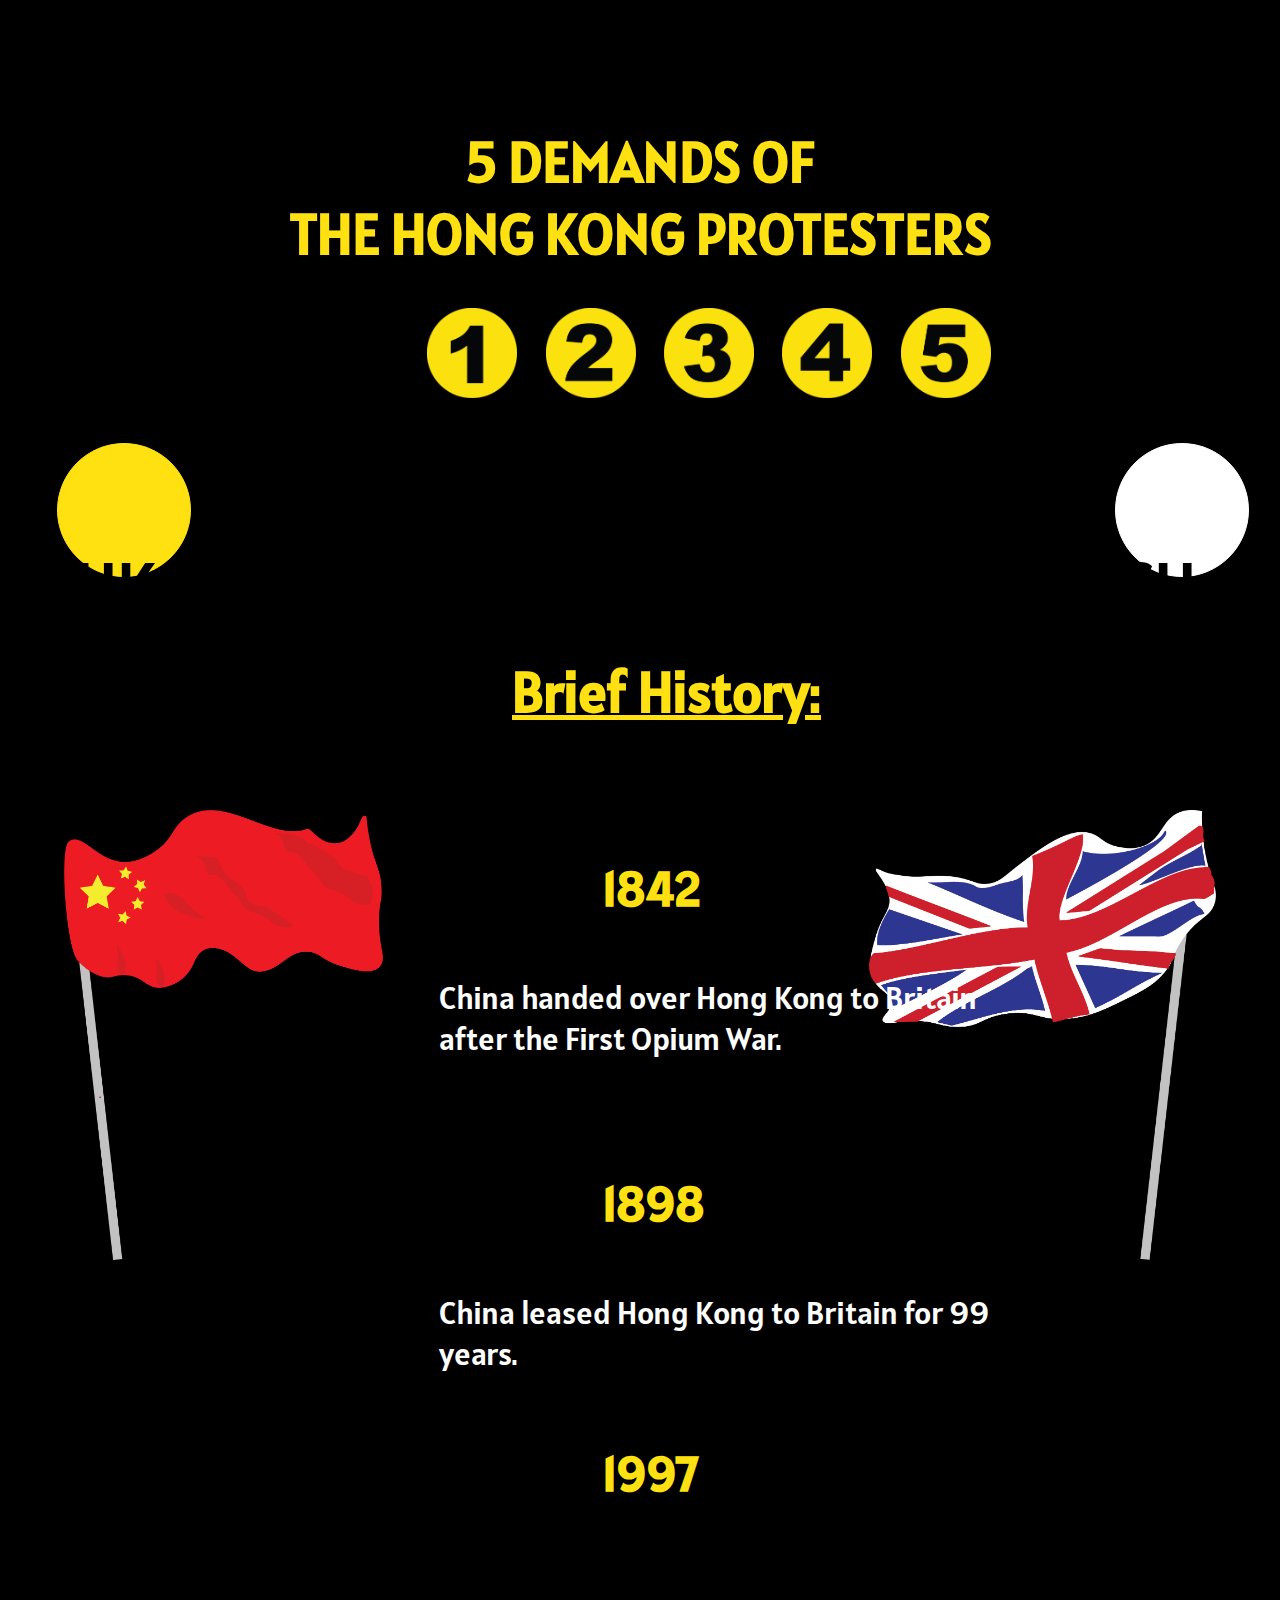
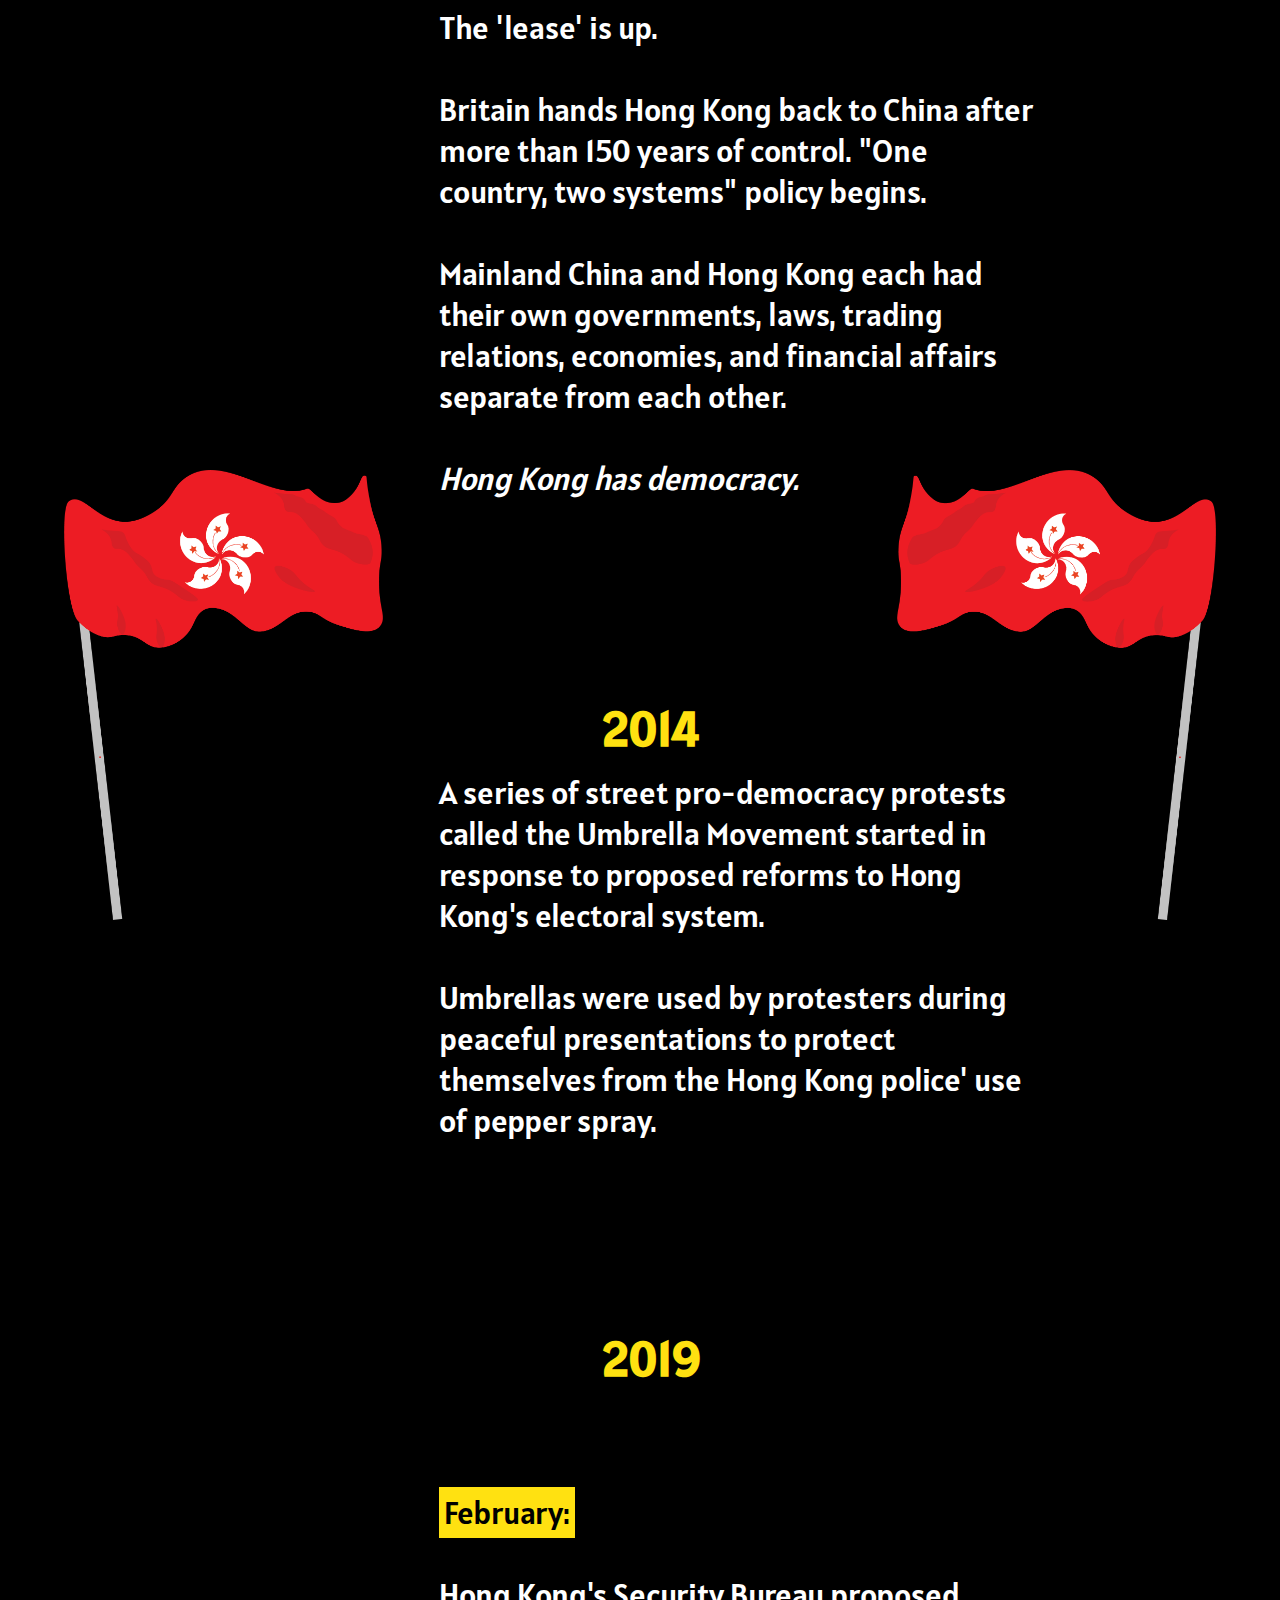
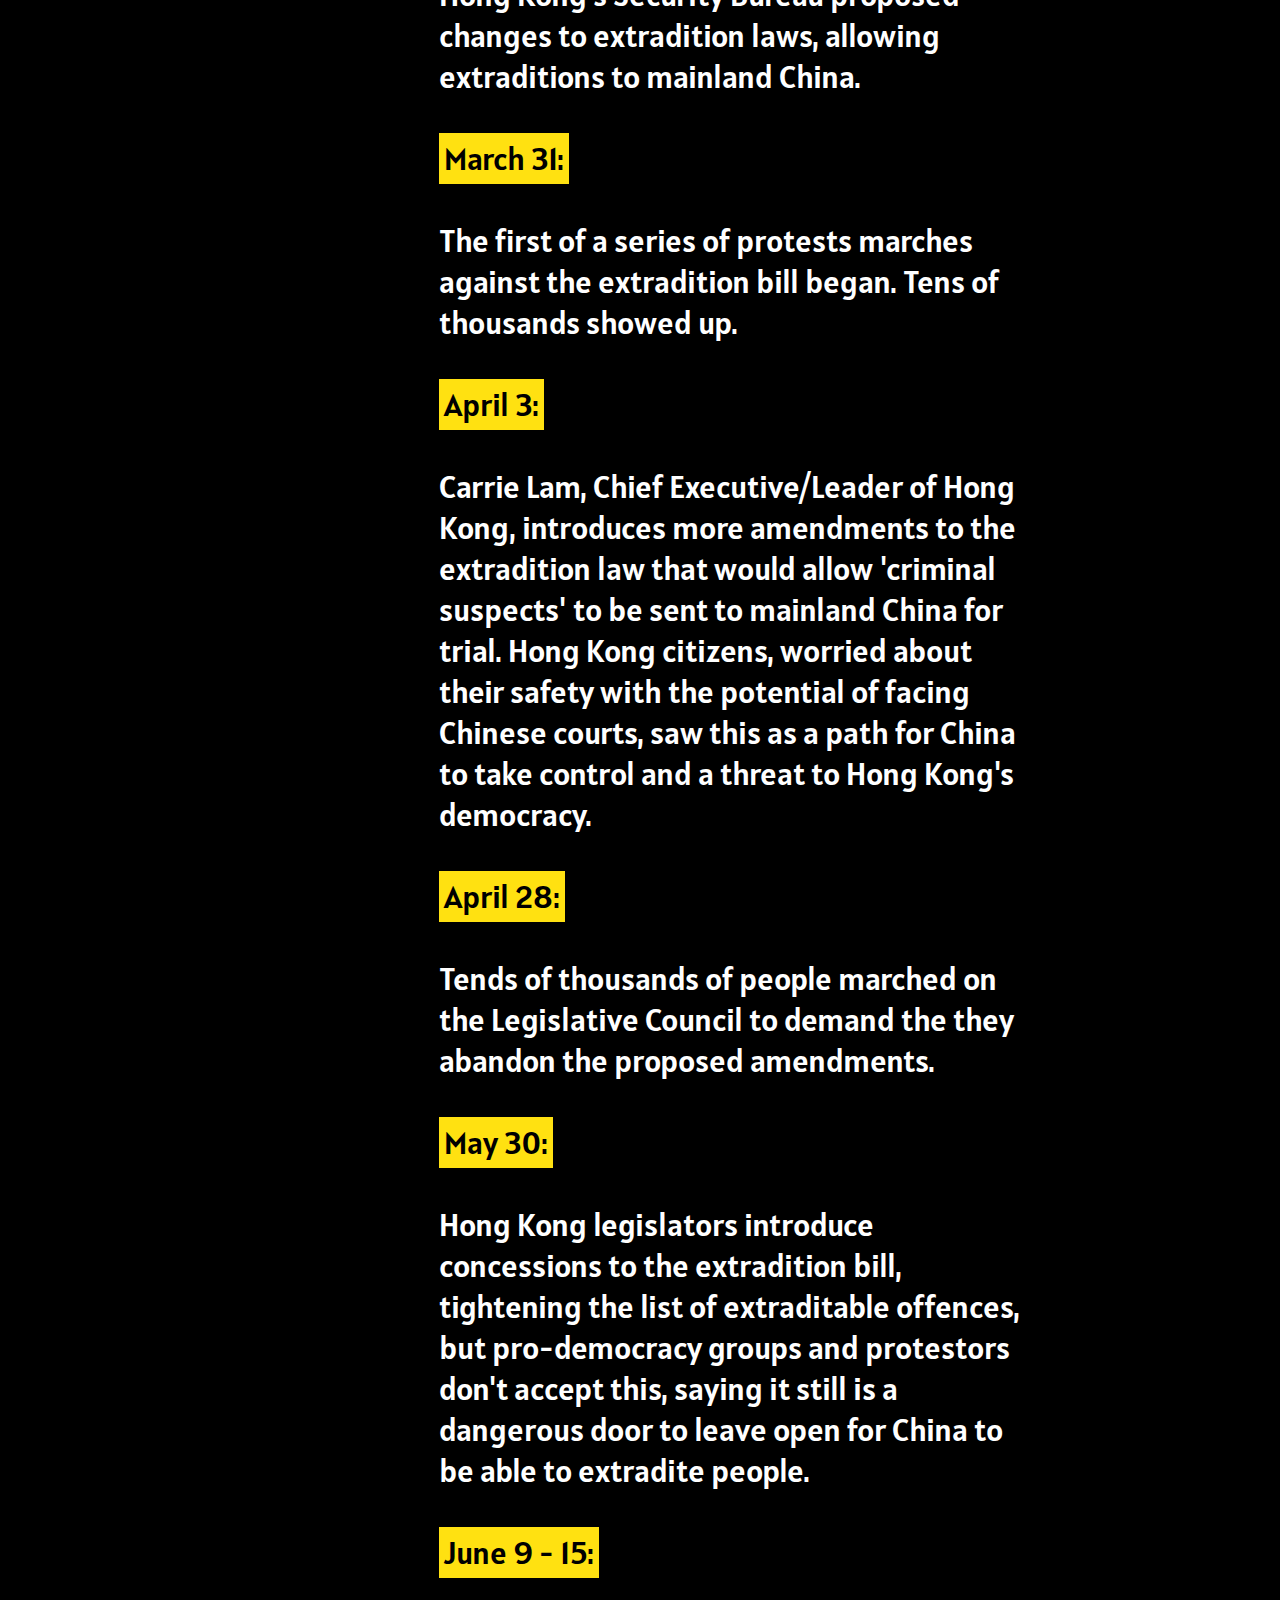
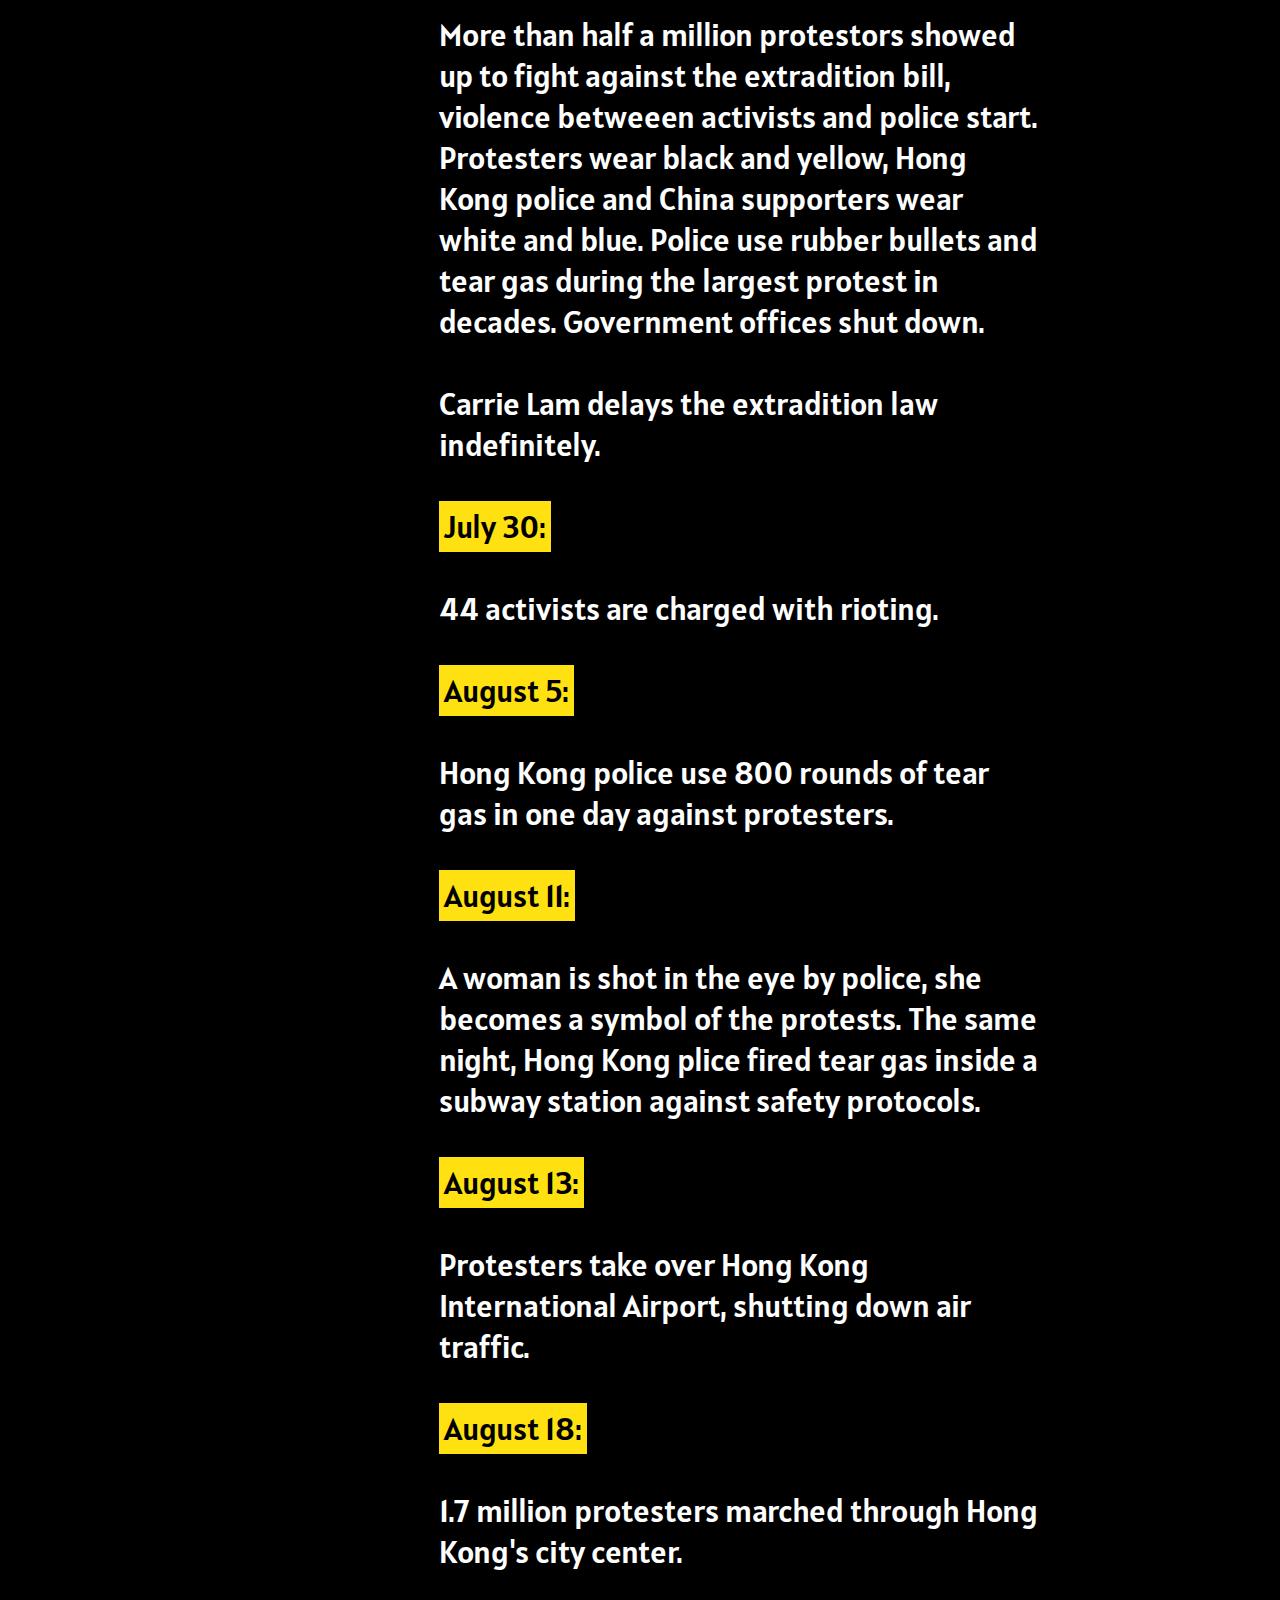
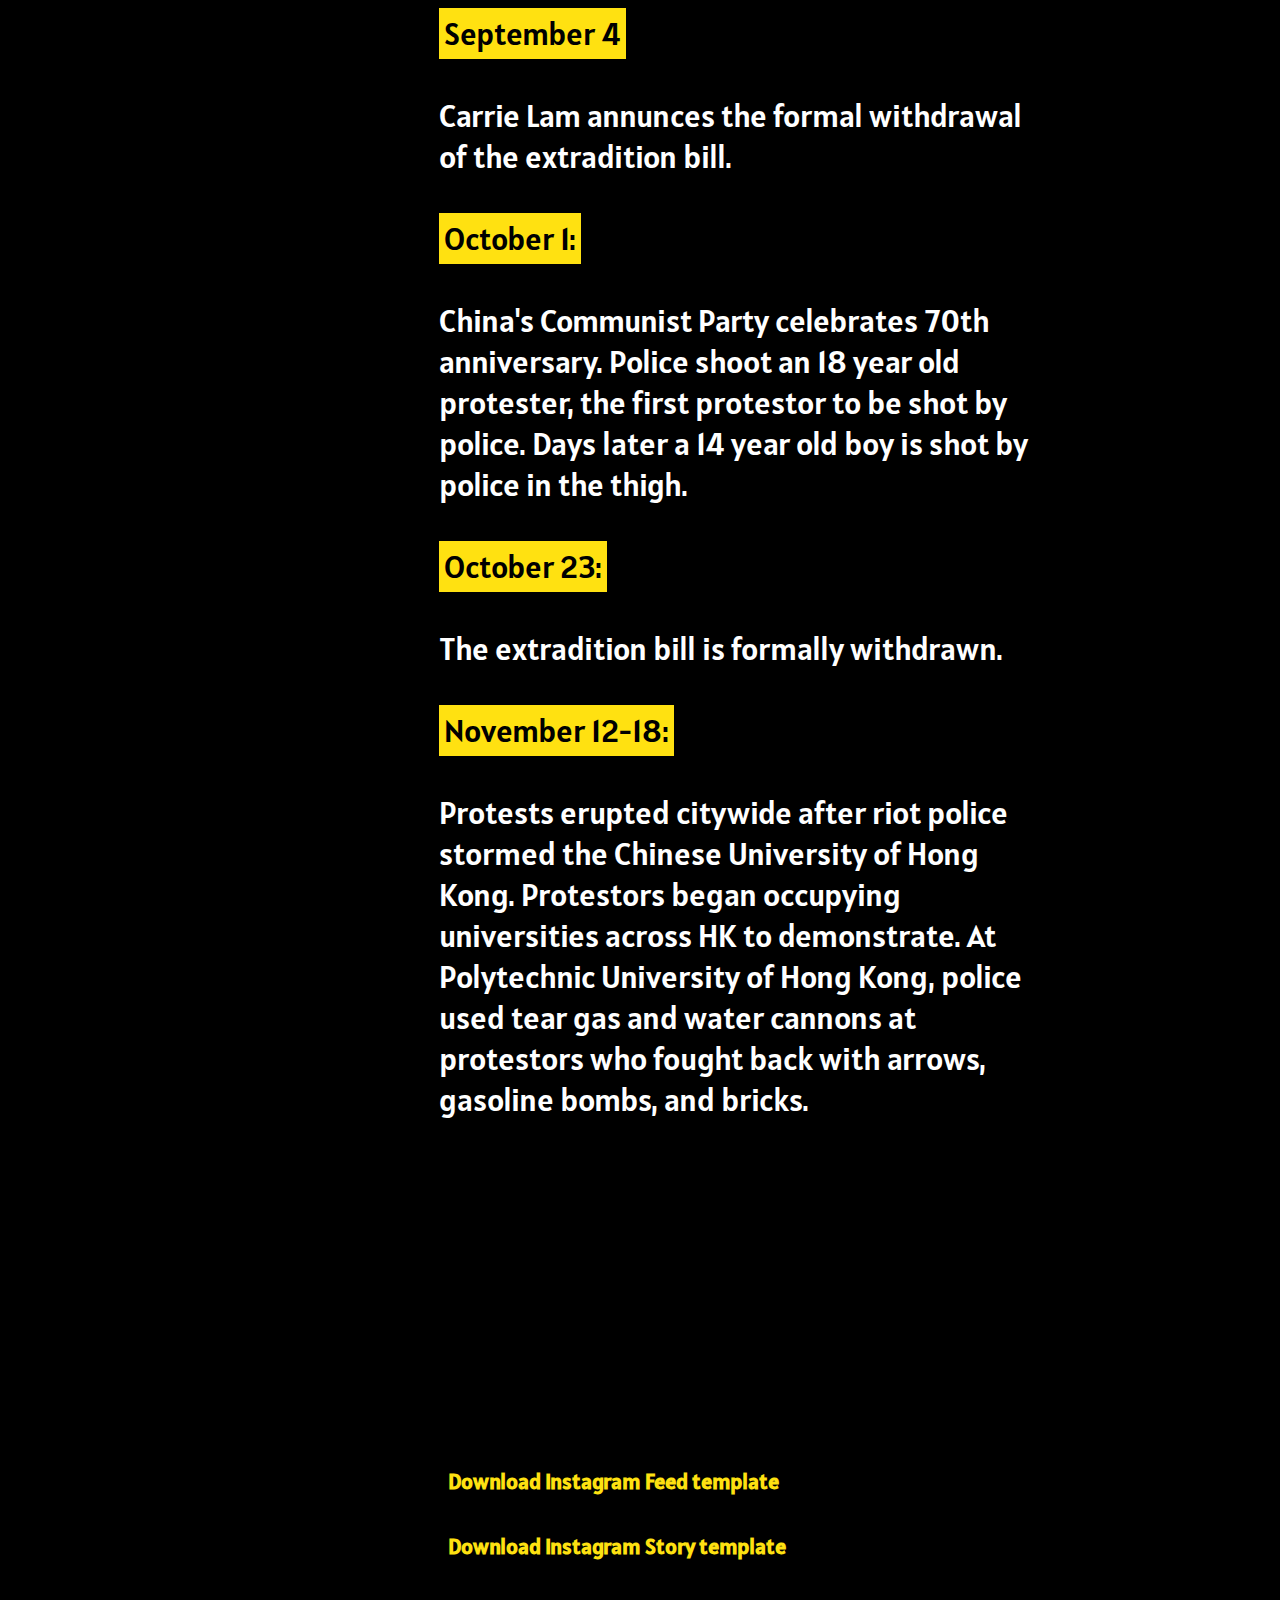
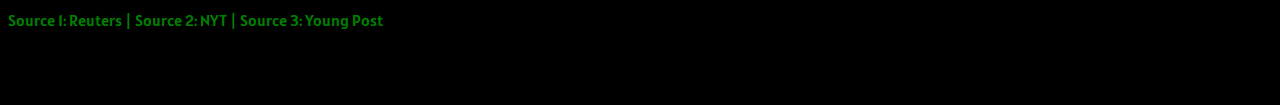
==== index.html @ 2dbf34f8 "Add files via upload" ====
<!DOCTYPE html>
<html>
   <head>
      <script src="https://code.jquery.com/jquery-3.4.1.min.js"></script>
      <script src="script.js"></script>
      <link rel="stylesheet" type="text/css" href="styles.css">
      <link href="https://fonts.googleapis.com/css?family=Alatsi&display=swap" rel="stylesheet">
      <title>Demands of the Hong Kong Protesters</title>
      <meta name="viewport" content="width=device-width, initial-scale=1" />
   </head>
   <body class="bd">
      <h1>5 DEMANDS OF<br> THE HONG KONG PROTESTERS</h1>
      <nav>
         <ul>
            <a href="demand_1.html">
               <li id="demand_1"></li>
            </a>
            <a href="demand_2.html">
               <li id="demand_2"></li>
            </a>
            <a href="demand_3.html">
               <li id="demand_3"></li>
            </a>
            <a href="demand_4.html">
               <li id="demand_4"></li>
            </a>
            <a href="demand_5.html">
               <li id="demand_5"></li>
            </a>
         </ul>
      </nav>
      <div id="hidden_desktop" class="hk">HK</div>
      <div id="hidden_desktop" class="ch">CH</div>
     
         <div class="column col_1">
            <div class="hk"><div class="hktext">HK</div></div>
         </div>
         <div class="column col_2">
            <img class="flag_1" src="img/flag_ch.png"><img>
            <img class="flag_2" src="img/flag_uk.png"><img>
         </div>
         <div class="column col_3">
         	<div class="ch"><div class="chtext">CH</div></div>
         	</div>
         <!-- <p>Lorem ipsum dolor sit amet, consectetur adipiscing elit, sed do eiusmod tempor incididunt ut labore et dolore magna aliqua. Ut enim ad minim veniam, quis nostrud exercitation ullamco laboris nisi ut aliquip ex ea commodo consequat. Duis aute irure dolor in reprehenderit in voluptate velit esse cillum dolore eu fugiat nulla pariatur. Excepteur sint occaecat cupidatat non proident, sunt in culpa qui officia deserunt mollit anim id est laborum.</p>
            <span class="ch">CHINA</span> -->
      <div class="column col_1"></div>
      <div class="column col_2">
      	<h2 class="title_h hidden_mobile">Brief History:</h2>
         <h3 class="date d_1">1842</h3>
         <p class="explanation e_1">China handed over Hong Kong to Britain after the First Opium War.</p>
         <h3 class="date d_2">1898</h3>
         <p class="explanation e_2">China leased Hong Kong to Britain for 99 years.</p>
         <h3 class="date d_3">1997</h3>
         <p class="explanation e_3">The 'lease' is up.<br><br> Britain hands Hong Kong back to China after more than 150 years of control. "One country, two systems" policy begins.<br><br> Mainland China and Hong Kong each had their own governments, laws, trading relations, economies, and financial affairs separate from each other.<br><br><i>Hong Kong has democracy.</i></p>
         <img class=flag_3 src="img/flag_hk.png">
         <img class="flag_4 hidden_mobile" src="img/flag_hk_2.png">
         <h3 class="date d_4">2014</h3>
         <p class="explanation e_4">A series of street pro-democracy protests called the Umbrella Movement started in response to proposed reforms to Hong Kong's electoral system.<br><br>Umbrellas were used by protesters during peaceful presentations to protect themselves from the Hong Kong police' use of pepper spray.</p>
         <h3 class="date d_5">2019</h3>
         <p class="explanation e_5">
         	<mark>February:</mark>
         	<br>
         	<br>
         	Hong Kong's Security Bureau proposed changes to extradition laws, allowing extraditions to mainland China.
         	<br>
         	<br>
         	<mark>March 31:</mark>
         	<br>
         	<br>
         	The first of a series of protests marches against the extradition bill began. Tens of thousands showed up.<br>
         	<br>
         	<mark>April 3:</mark>
         	<br>
         	<br>
         	Carrie Lam, Chief Executive/Leader of Hong Kong, introduces more amendments to the extradition law that would allow  'criminal suspects' to be sent to mainland China for trial. Hong Kong citizens, worried about their safety with the potential of facing Chinese courts, saw this as a path for China to take control and a threat to Hong Kong's democracy.
         	<br>
         	<br>
         	<mark>April 28:</mark>
         	<br>
         	<br>
         	Tends of thousands of people marched on the Legislative Council to demand the they abandon the proposed amendments.
         	<br>
         	<br>
         	<mark>May 30:</mark>
         	<br>
         	<br>
         	Hong Kong legislators introduce concessions to the extradition bill, tightening the list of extraditable offences, but pro-democracy groups and protestors don't accept this, saying it still is a dangerous door to leave open for China to be able to extradite people.
         	<br>
         	<br>
         	<mark>June 9 - 15:</mark>
         	<br>
         	<br>
         	More than half a million protestors showed up to fight against the extradition bill, violence betweeen activists and police start. Protesters wear black and yellow, Hong Kong police and China supporters wear white and blue. Police use rubber bullets and tear gas during the largest protest in decades. Government offices shut down.<br><br>Carrie Lam delays the extradition law indefinitely.
         	<br>
         	<br>
         	<mark>July 30:</mark>
         	<br>
         	<br>
         	44 activists are charged with rioting.
         	<br>
         	<br>
         	<mark>August 5:</mark>
         	<br>
         	<br>
         	Hong Kong police use 800 rounds of tear gas in one day against protesters.
         	<br>
         	<br>
         	<mark>August 11:</mark>
         	<br>
         	<br>
         	A woman is shot in the eye by police, she becomes a symbol of the protests. The same night, Hong Kong plice fired tear gas inside a subway station against safety protocols.
         	<br>
         	<br>
         	<mark>August 13:</mark>
         	<br>
         	<br>
         	Protesters take over Hong Kong International Airport, shutting down air traffic.
         	<br>
         	<br>
         	<mark>August 18:</mark>
         	<br>
         	<br>
         	1.7 million protesters marched through Hong Kong's city center.
         	<br>
         	<br>
         	<mark>September 4</mark>
         	<br>
         	<br>
         	Carrie Lam annunces the formal withdrawal of the extradition bill.
         	<br>
         	<br>
         	<mark>October 1:</mark>
         	<br>
         	<br>
         	China's Communist Party celebrates 70th anniversary. Police shoot an 18 year old protester, the first protestor to be shot by police. Days later a 14 year old boy is shot by police in the thigh.
         	<br>
         	<br>
         	<mark>October 23:</mark>
         	<br>
         	<br>
         	The extradition bill is formally withdrawn.
         	<br>
         	<br>
         	<mark>November 12-18:</mark>
         	<br>
         	<br>
         	Protests erupted citywide after riot police stormed the Chinese University of Hong Kong. Protestors began occupying universities across HK to demonstrate. At Polytechnic University of Hong Kong, police used tear gas and water cannons at protestors who fought back with arrows, gasoline bombs, and bricks.
         </p>
         <div class="social">
         <a href="img/HK_feed_post.png" target="_blank" download>
  			<h5>Download Instagram Feed template</h5>
		</a>
		<a href="img/hk_story_post.png" target="_blank" download>
  			<h5>Download Instagram Story template</h5>
		</a>
		</div>
      </div>
      <div class="column col_3"></div>
   </body>
   <footer>
   		<a class="footer_a" href="https://www.reuters.com/article/us-hongkong-protests-timeline/timeline-key-dates-in-hong-kongs-anti-government-protests-idUSKBN1XL0N3">Source 1: Reuters  | </a>
   		<a class="footer_a" href="https://www.nytimes.com/interactive/2019/world/asia/hong-kong-protests-arc.html">Source 2: NYT  |  </a>
   		<a class="footer_a" href="https://yp.scmp.com/hongkongprotests5demands?fbclid=IwAR1Y1sdF2xzznVqfr8UFmZkmOVZN24pVljctu0rfmLW2N5I8xaDDn4d_nv0">Source 3: Young Post</a>
   </footer>
</html>
---- styles.css ----
.bd {
	background-color: black;
	color:white;
	font-family: 'Alatsi', sans-serif;
}


p {
	font-family: 'Alatsi', sans-serif;
	margin-top: 2%;
	margin-bottom: 2%;
	font-size: 20pt;
	color: white;
	padding: 4%;
}

a:link {
  text-decoration: none;
}

h1 {
	font-family: 'Alatsi', sans-serif;
	text-align: center;
	margin-top: 10%;
	font-size: 42pt;
	color: #ffe111;
}

h2 {
	font-family: 'Alatsi', sans-serif;
	text-align: center;
	margin-top: 2%;
	margin-bottom: 2%;
	font-size: 30pt;
	color: white;
}

nav {
	margin-left: 30%;
}


nav ul li {
	display: inline-block;
	margin-right: 3%;
	width: 90px;
	height: 90px; 
	list-style:none;

}
.row {
	clear: both;
}
#hidden_desktop {
	display: none;
}


.return {
	max-height: 40px; 
	padding-left: 5%;
	padding-top:3%;
}

#demand_1 {
	background-image: url(img/1.png);
	background-size: 100%; 
}

#demand_2 {
	background-image: url(img/2.png);
	background-size: 100%; 
}

#demand_3 {
	background-image: url(img/3.png);
	background-size: 100%; 
}

#demand_4 {
	background-image: url(img/4.png);
	background-size: 100%; 
}

#demand_5 {
	background-image: url(img/5.png);
	background-size: 100%; 
}


.hk {
	background-color: #ffe111;
	color: black;
	border: 1px solid #ffe111;
	border-radius: 50%;
	width: 60px;
	height: 60px;
	padding: 15%;
	text-align: center;
	display: inline-flex;
	font-size: 50pt;
	margin-left: 10%;
}
.hktext {
		position: absolute;
		top: 65%;
		left: 9%;
		transform: translate(-50%, -50%);
	}


.ch {
	background-color: #ffffff;
	color: black;
	border: 1px solid #ffffff;
	border-radius: 50%;
	width: 60px;
	height: 60px;
	padding: 15%;
	text-align: center;
	display: inline-flex;
	font-size: 50pt;
	margin-left:45%;
}

.chtext {
		position: absolute;
		top: 65%;
		right: 3.5%;
		transform: translate(-50%, -50%);
	}

.column {
	float: left;
	padding: 2%;
}

.col_1 {
	width: 19%;
}

.col_2 {
	width: 50%;
}

.col_3 {
	width: 19%;
}

.flag_1 {
		max-height: 450px;
		position: absolute;
		top: 90%;
		left: 5%;
		margin-bottom: 5%;
	}

	.flag_2 {
		max-height: 450px;
		position: absolute;
		top: 90%;
		right: 5%;
		margin-bottom: 5%;
	}
.flag_3 {
		max-height: 450px;
		position: absolute;
		top: 230%;
		left: 5%;
	}

	.flag_4 {
		max-height: 450px;
		position: absolute;
		top: 230%;
		right: 5%;
		margin-bottom: 5%;
	}
.title_h {
		color: #ffe111;
		font-size: 42pt;
		position: absolute;
		top: 70%;
		left: 40%;
		text-decoration: underline;
}
.date {
		position: absolute;
		left: 47%;
		color: #ffe111;
		font-size: 36pt;
}

mark {
	background-color: #ffe111;
	padding: 5px;
}
	.d_1 {
		top: 90%;
	}

	.d_2 {
		top: 125%;
	}

	.d_3 {
		top: 155%;
	}

	.d_4 {

		top: 250%;
	}

	.d_5 {
		top: 320%;
	}

	.explanation {
		position: absolute;
		width: 600px;
		font-size: 24pt;
		margin-left: 5%;
	}

	.e_1 {
		top: 100%;
	}

	.e_2 {
		top: 135%;
	}

	.e_3 {
		top: 170%;
	}

	.e_4 {
		top: 255%;
	}

	.e_5 {
		top: 335%;
	}

	footer {
		position: absolute;
		top: 890%;
		color: green;
	}

	.footer_a {
		padding-bottom: 20%;
		color: green;
	}

	footer a:hover {
		color: lightgreen;
	}

.social {
	position: absolute;
	top: 870%;
	left: 35%;
	font-size: 20pt;
}

.social a {
	color: #fee111;
}

.social a:hover{
	color:#FEF4A9;
}



@media screen and (min-width: 320px) and (max-width: 600px) {
  .column {
    width: 100%;
  }
  	.hk {
		padding:10%;
		position:absolute;
		left: 40px;
		top: 48%;
		margin: auto;
		font-size: 25pt;
		width: 25px;
		height: 25px;
		text-align: center;
			

	}

	.hktext {
		position: absolute;
		top: 50%;
		left: 50%;
		transform: translate(-50%, -50%);
	}

	.ch {
		padding: 10%;
		position:absolute;
		right: 50px;
		top: 48%;
		margin:auto;
		font-size:25pt;
		margin-left:35%;
		width: 25px;
		height: 25px;
		text-align: center;
		

	}

	.chtext{
		position: absolute;
		top: 50%;
		left: 50%;
		transform: translate(-50%, -50%);
	}


	nav {
		margin: auto;
		padding-left: 10%;
	}
	
	nav ul li {
		width: 35px;
		height: 35px;
		list-style-type: none;
	}

	h1 {
		font-size:32pt;
	}

	h3 {
		font-size: 26pt;
	}

	

	.hidden_mobile {
		display: none;
	}


	.date {
		position: absolute;
		left: 38%;
		color: #ffe111;
	}
	.d_1 {
		top: 80%;
	}

	.d_2 {
		top: 120%;
	}

	.d_3 {
		top: 150%;
	}

	.d_4 {

		top: 260%;
	}

	.d_5 {
		top: 330%;
	}
	
	.explanation {
		margin-left: 10%;
		margin-right: 10%;
		font-size: 16pt;
		position: absolute;
		width: 280px;

	}
	.e_1 {
		top: 95%;
	}

	.e_2 {
		top: 135%;
	}

	.e_3 {
		top: 165%;
	}

	.e_4 {
		top: 275%;
	}

	.e_5 {
		top: 350%;
	}


	.flag_1 {
		max-width: 140px;
		position: absolute;
		top: 70%;
		margin-bottom: 5%;
	}

	.flag_2 {
		max-width: 140px;
		position: absolute;
		top: 70%;
		right: 2%;
		margin-bottom: 5%;
	}
	.flag_3 {
		max-width: 140px;
		position: absolute;
		top: 235%;
		left: 30%;
	}
	footer {
		position: absolute;
		top: 990%;
		padding-bottom: 5%;
		margin-bottom: 5%;
		margin-left: 2%;
	}

	.footer_a {

		color: green;
	}

	footer a:hover {
		color: lightgreen;
	}
	.social {
	position: absolute;
	top: 955%;
	left: 6%;
	font-size: 20pt;
}

.social a {
	color: #fee111;
}

.social a:hover{
	color:#FEF4A9;
}

}
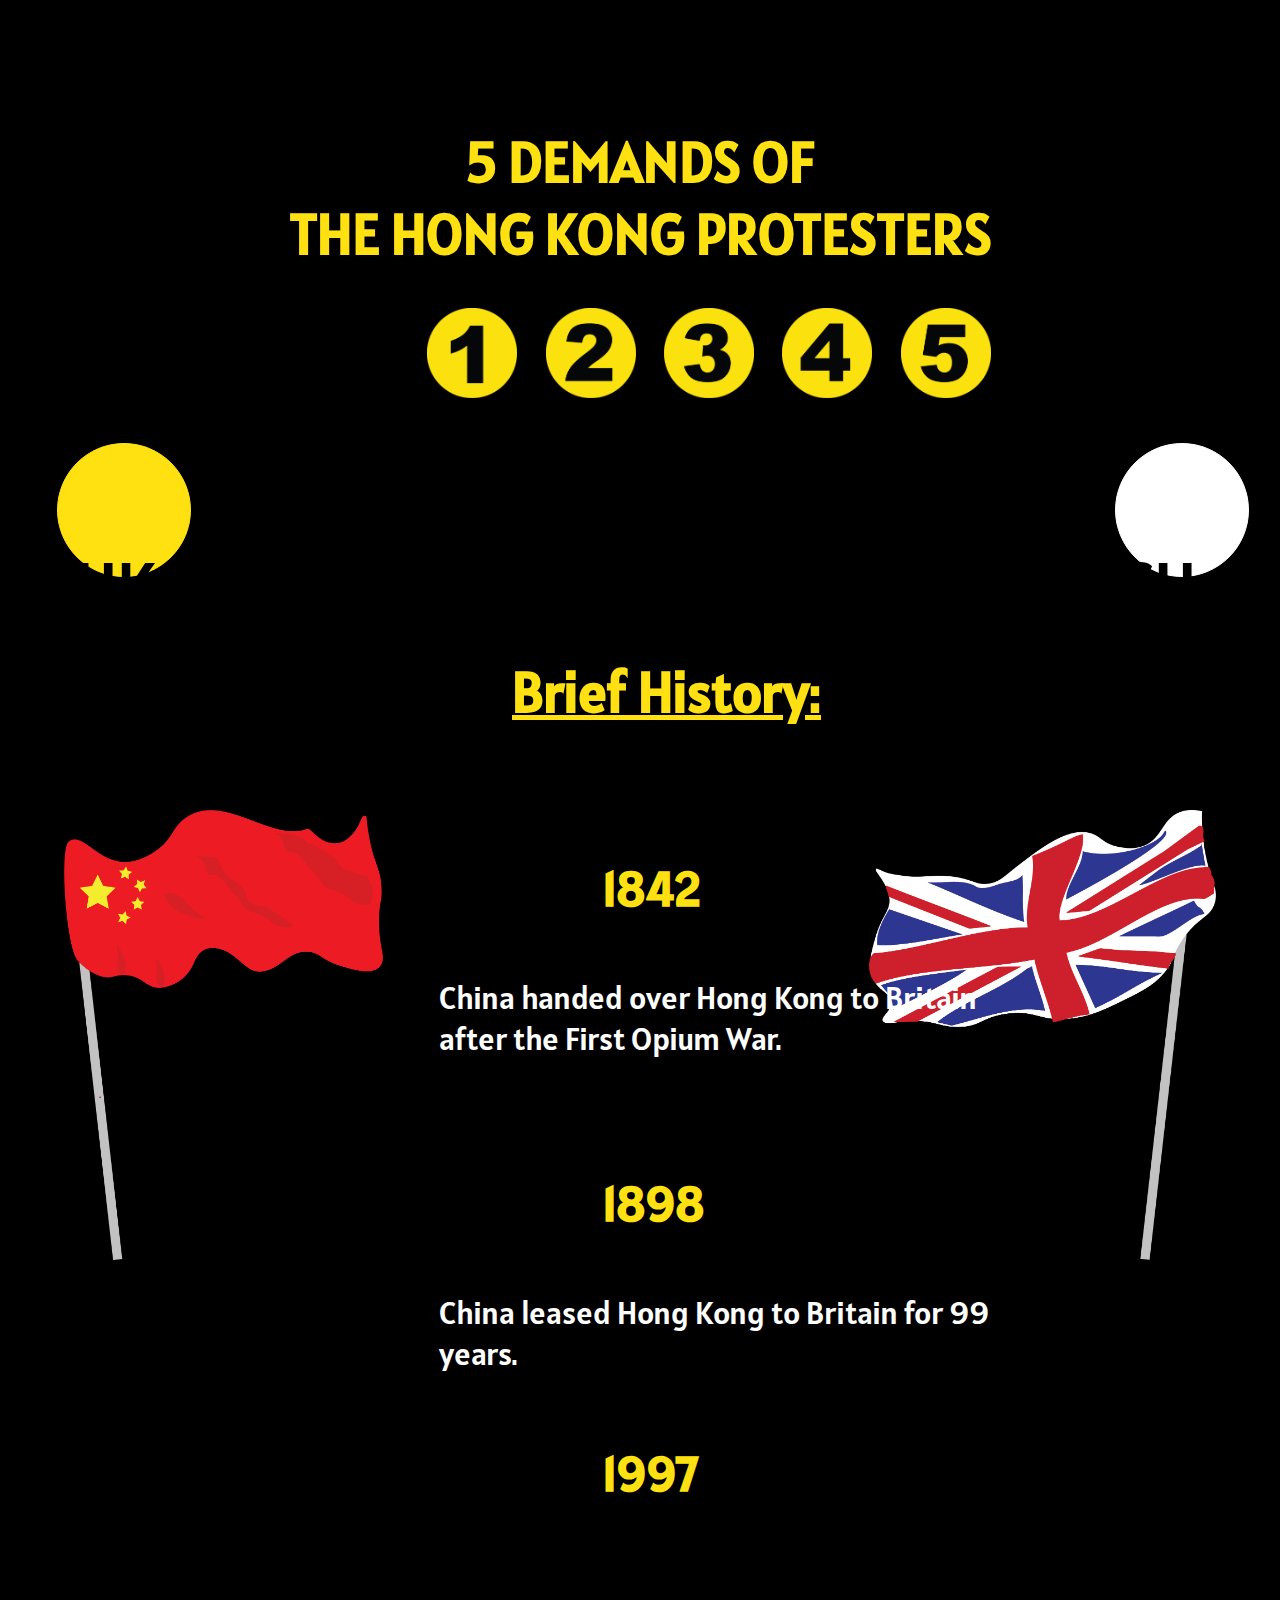
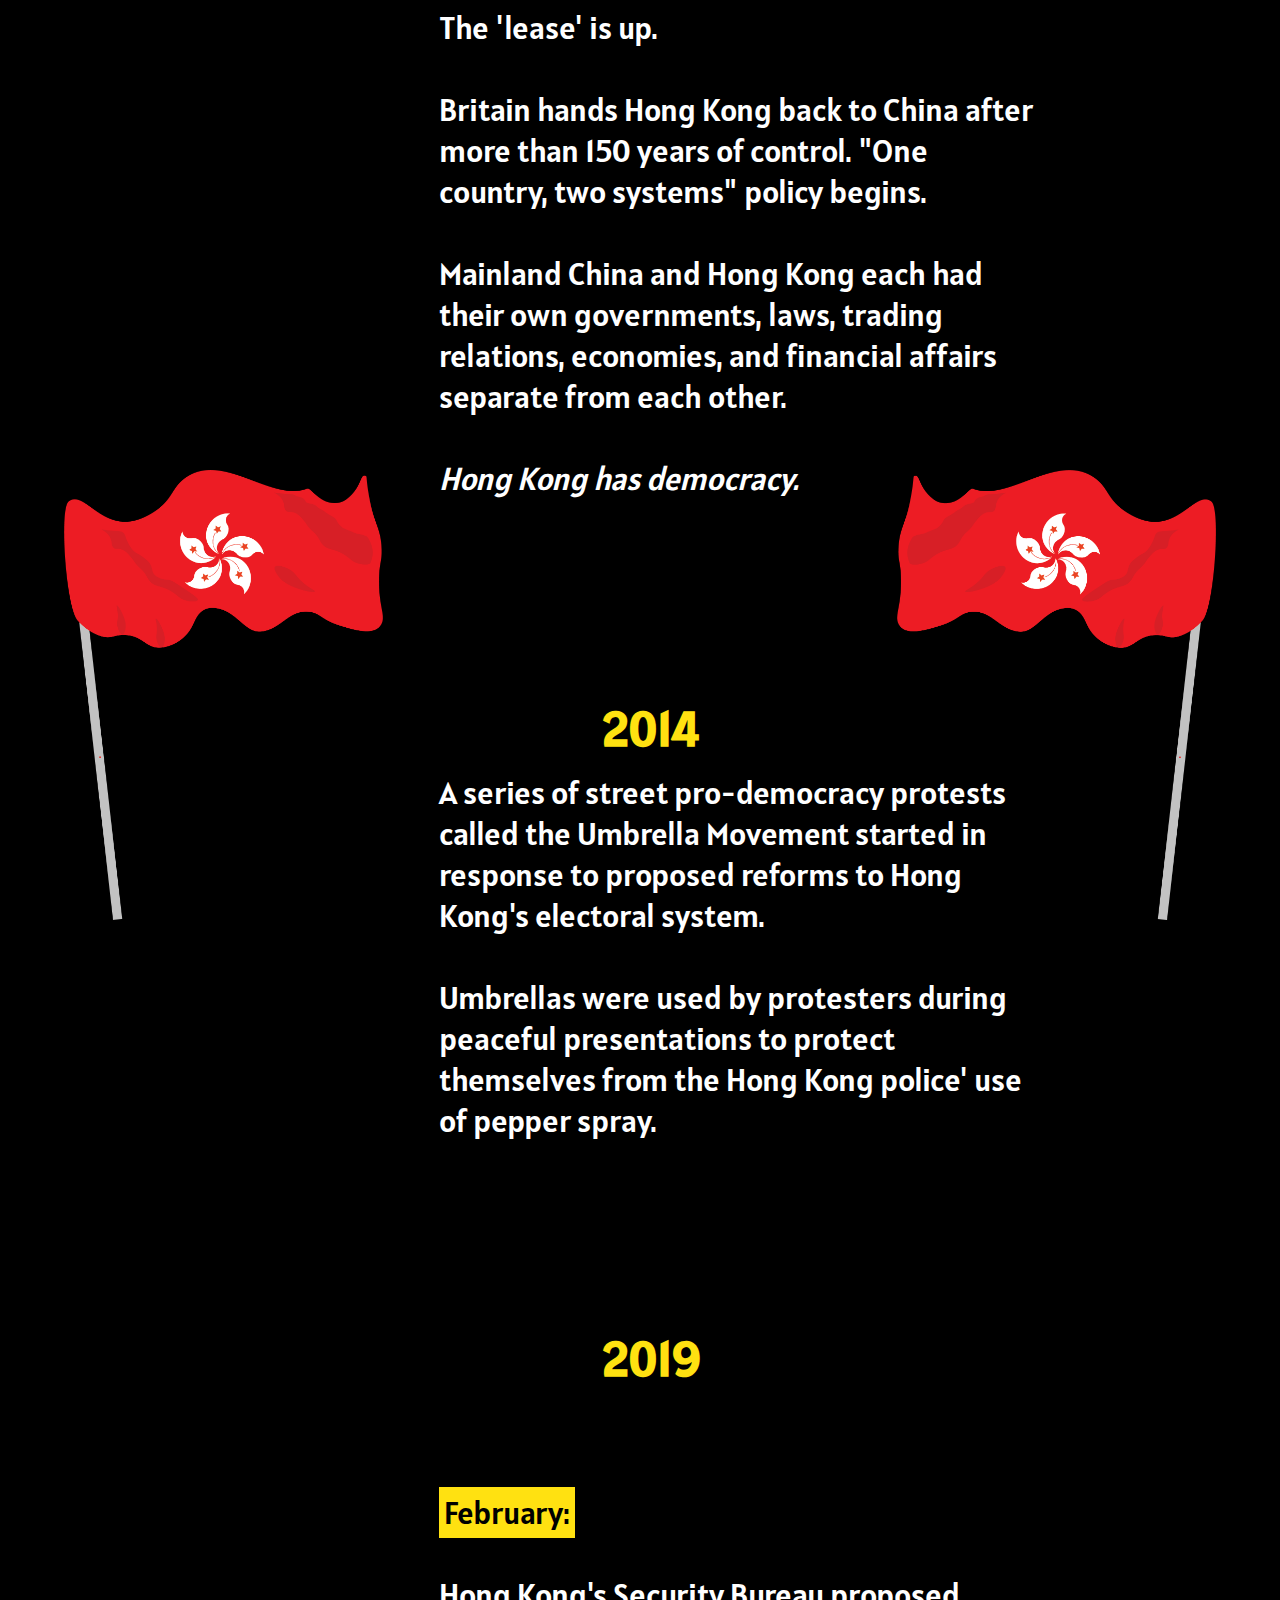
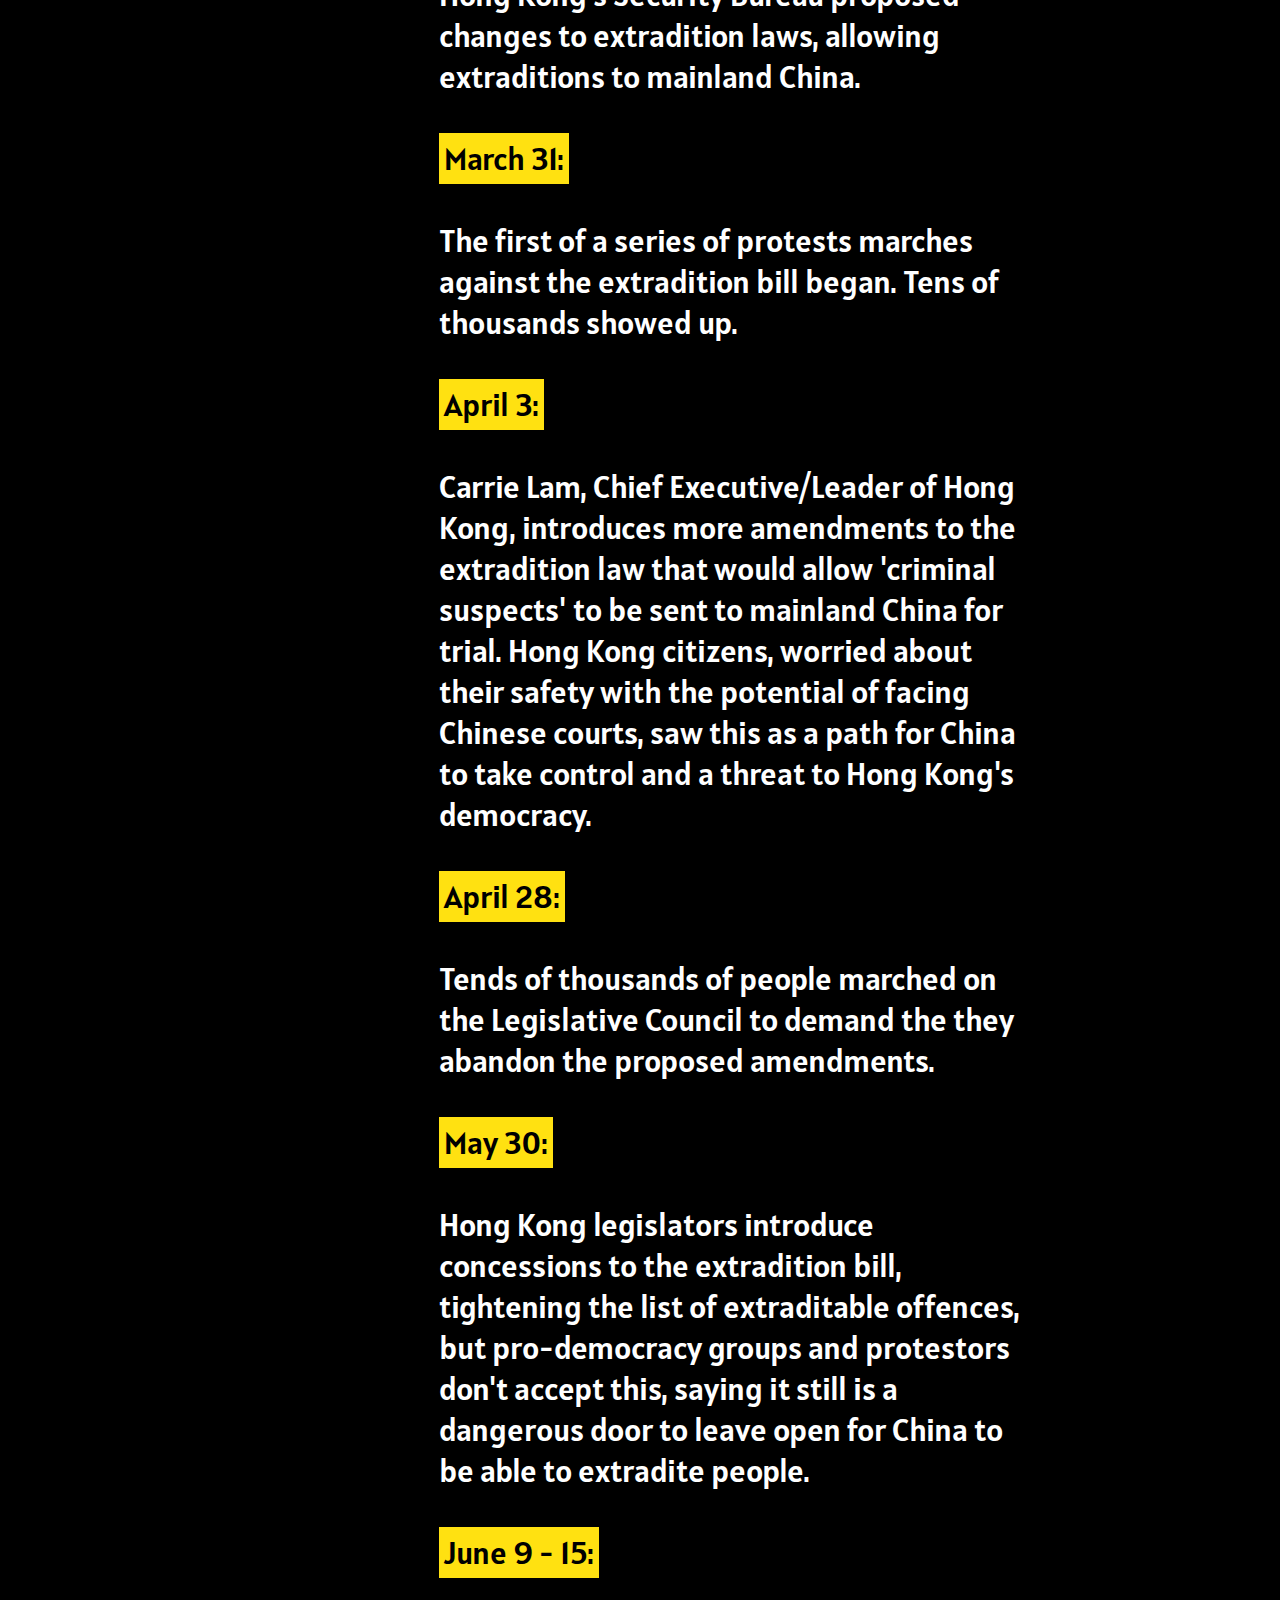
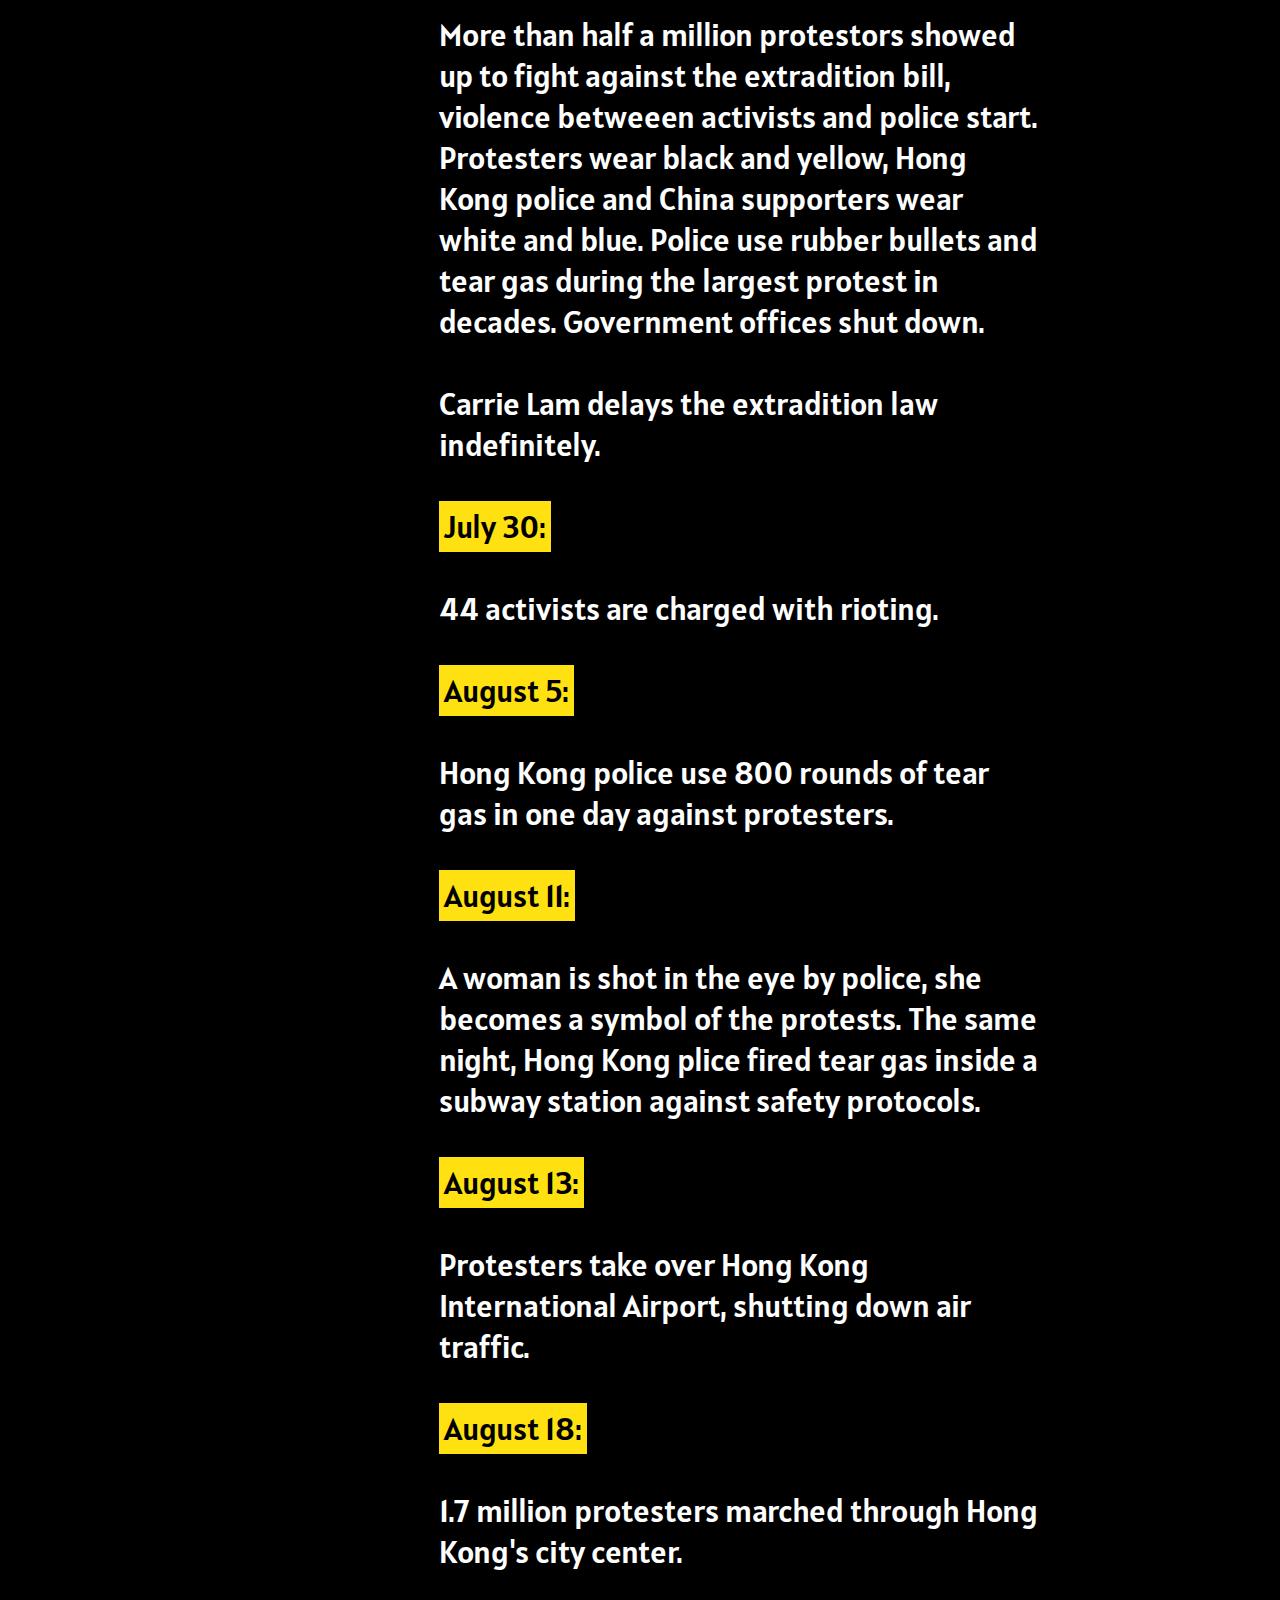
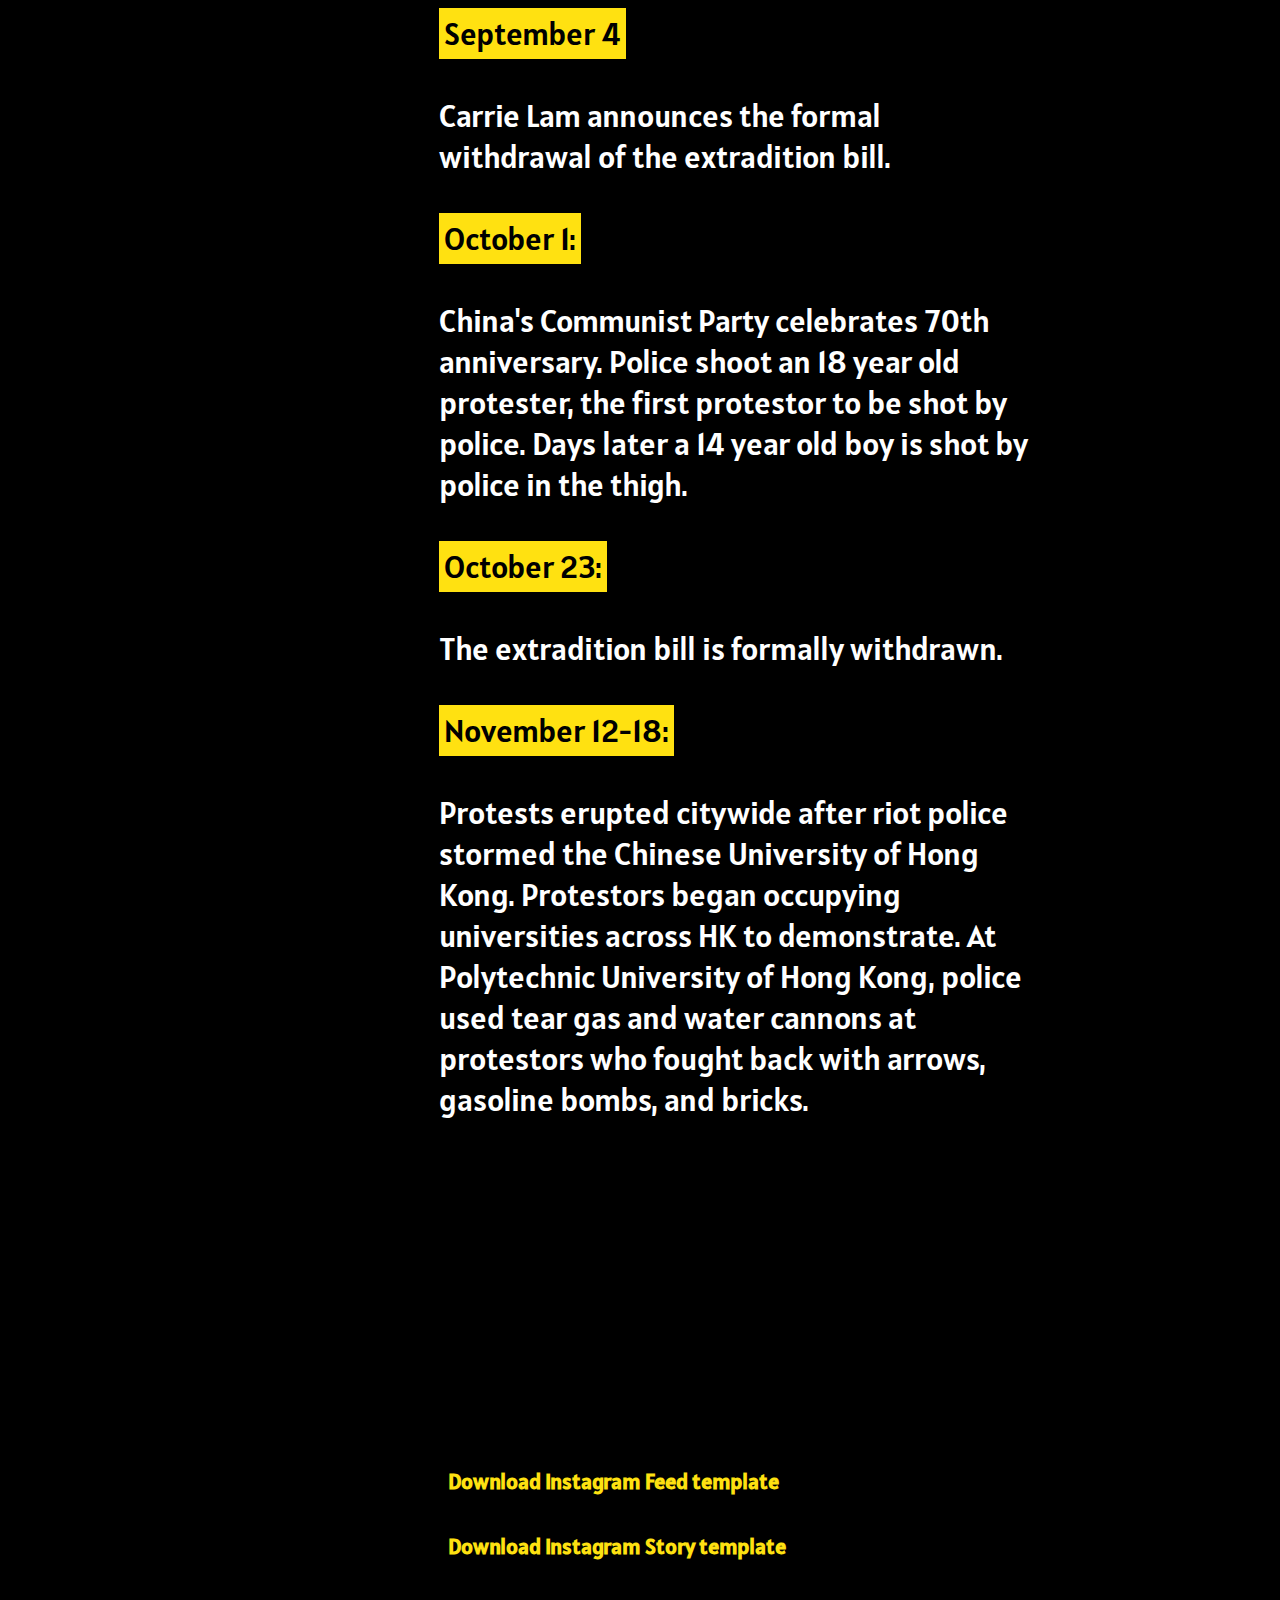
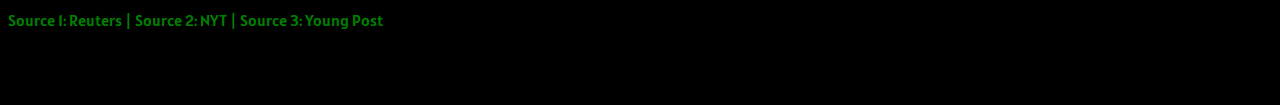
==== commit 63507c16: "Update index.html" ====
--- a/index.html
+++ b/index.html
@@ -127,7 +127,7 @@
          	<mark>September 4</mark>
          	<br>
          	<br>
-         	Carrie Lam annunces the formal withdrawal of the extradition bill.
+         	Carrie Lam announces the formal withdrawal of the extradition bill.
          	<br>
          	<br>
          	<mark>October 1:</mark>
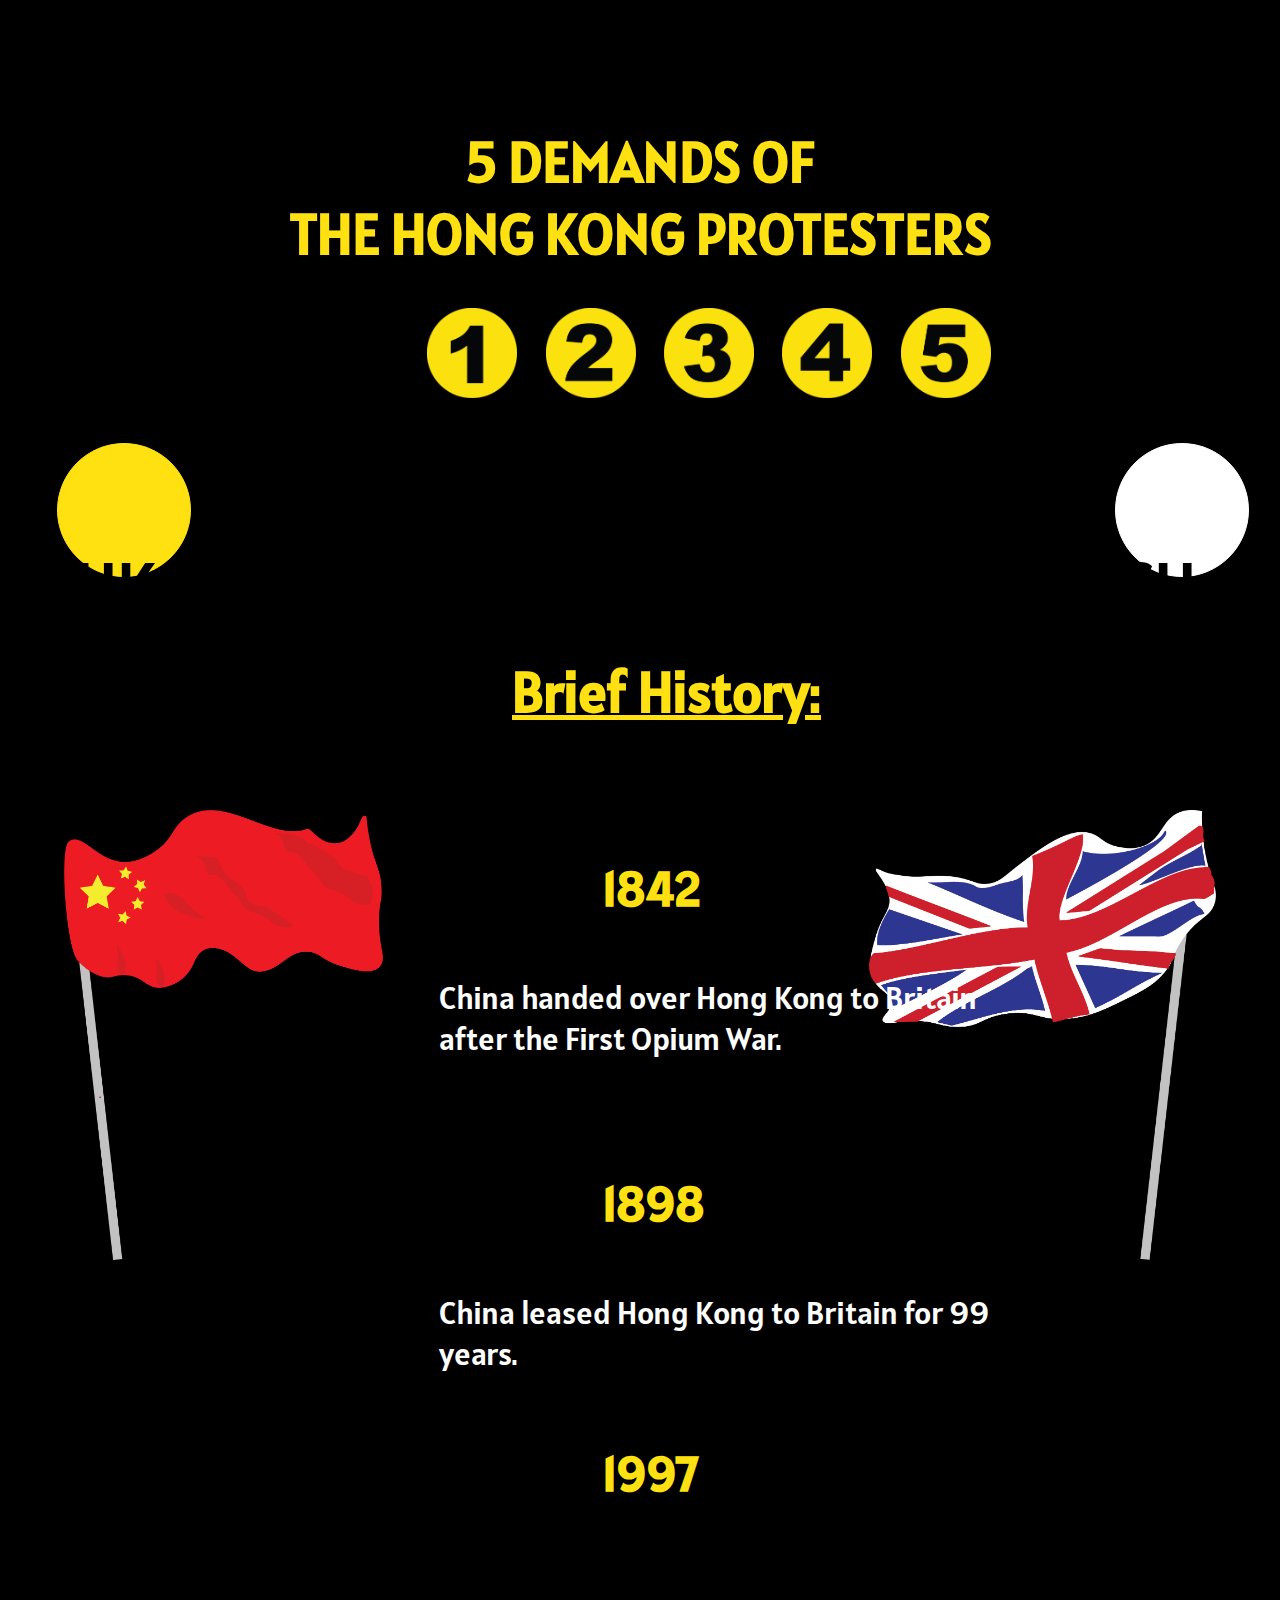
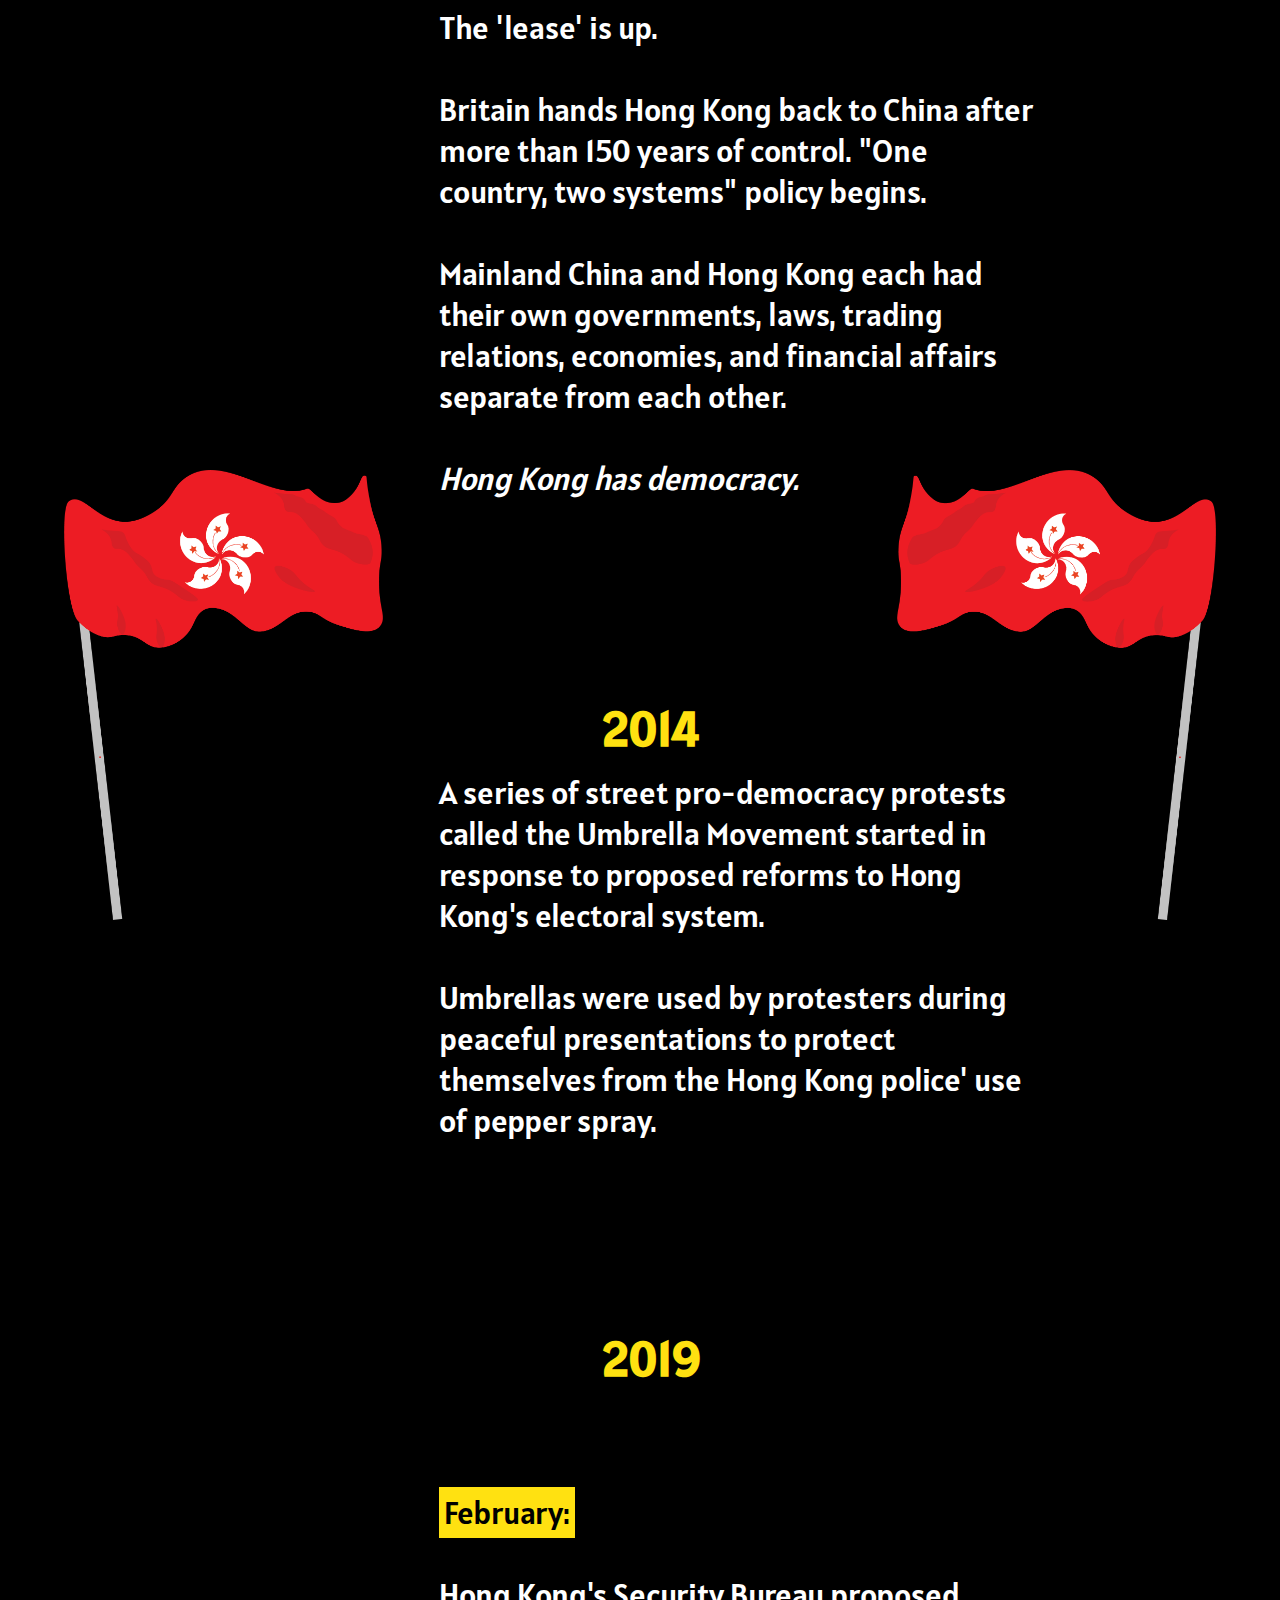
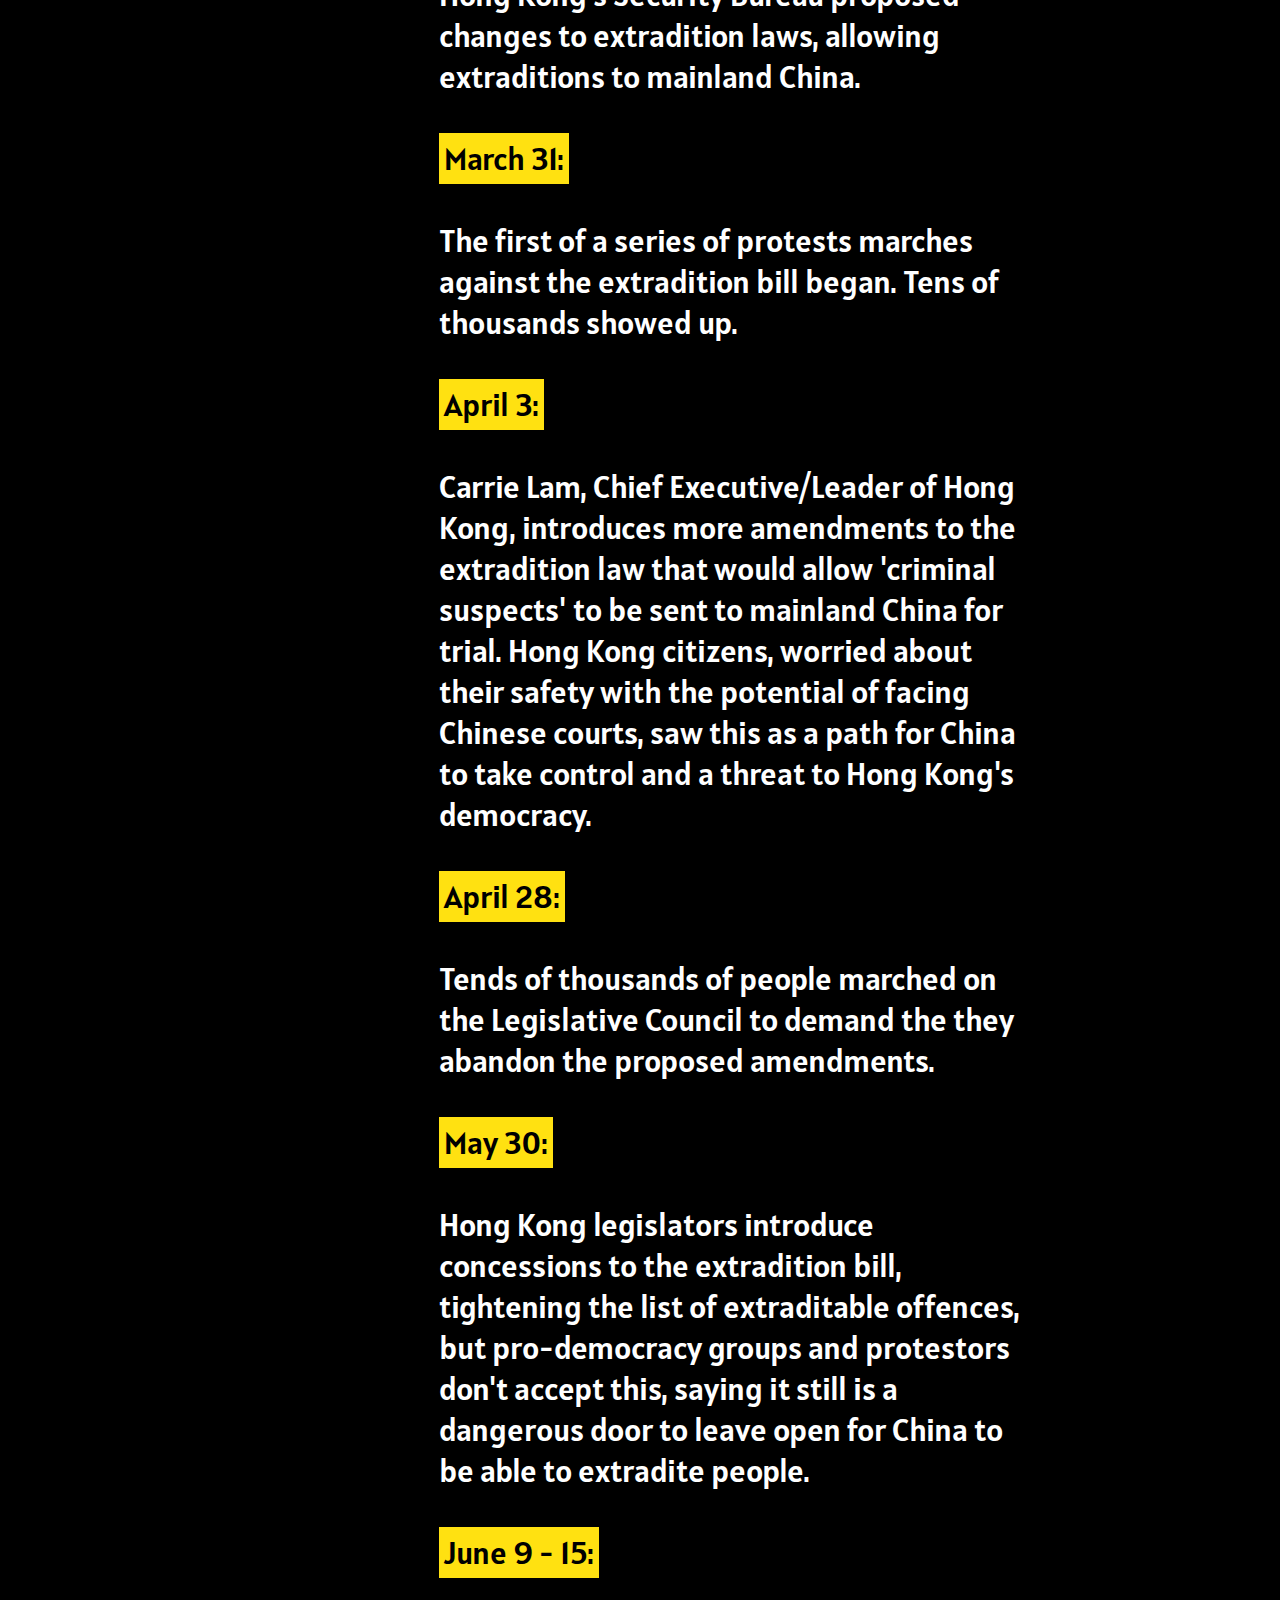
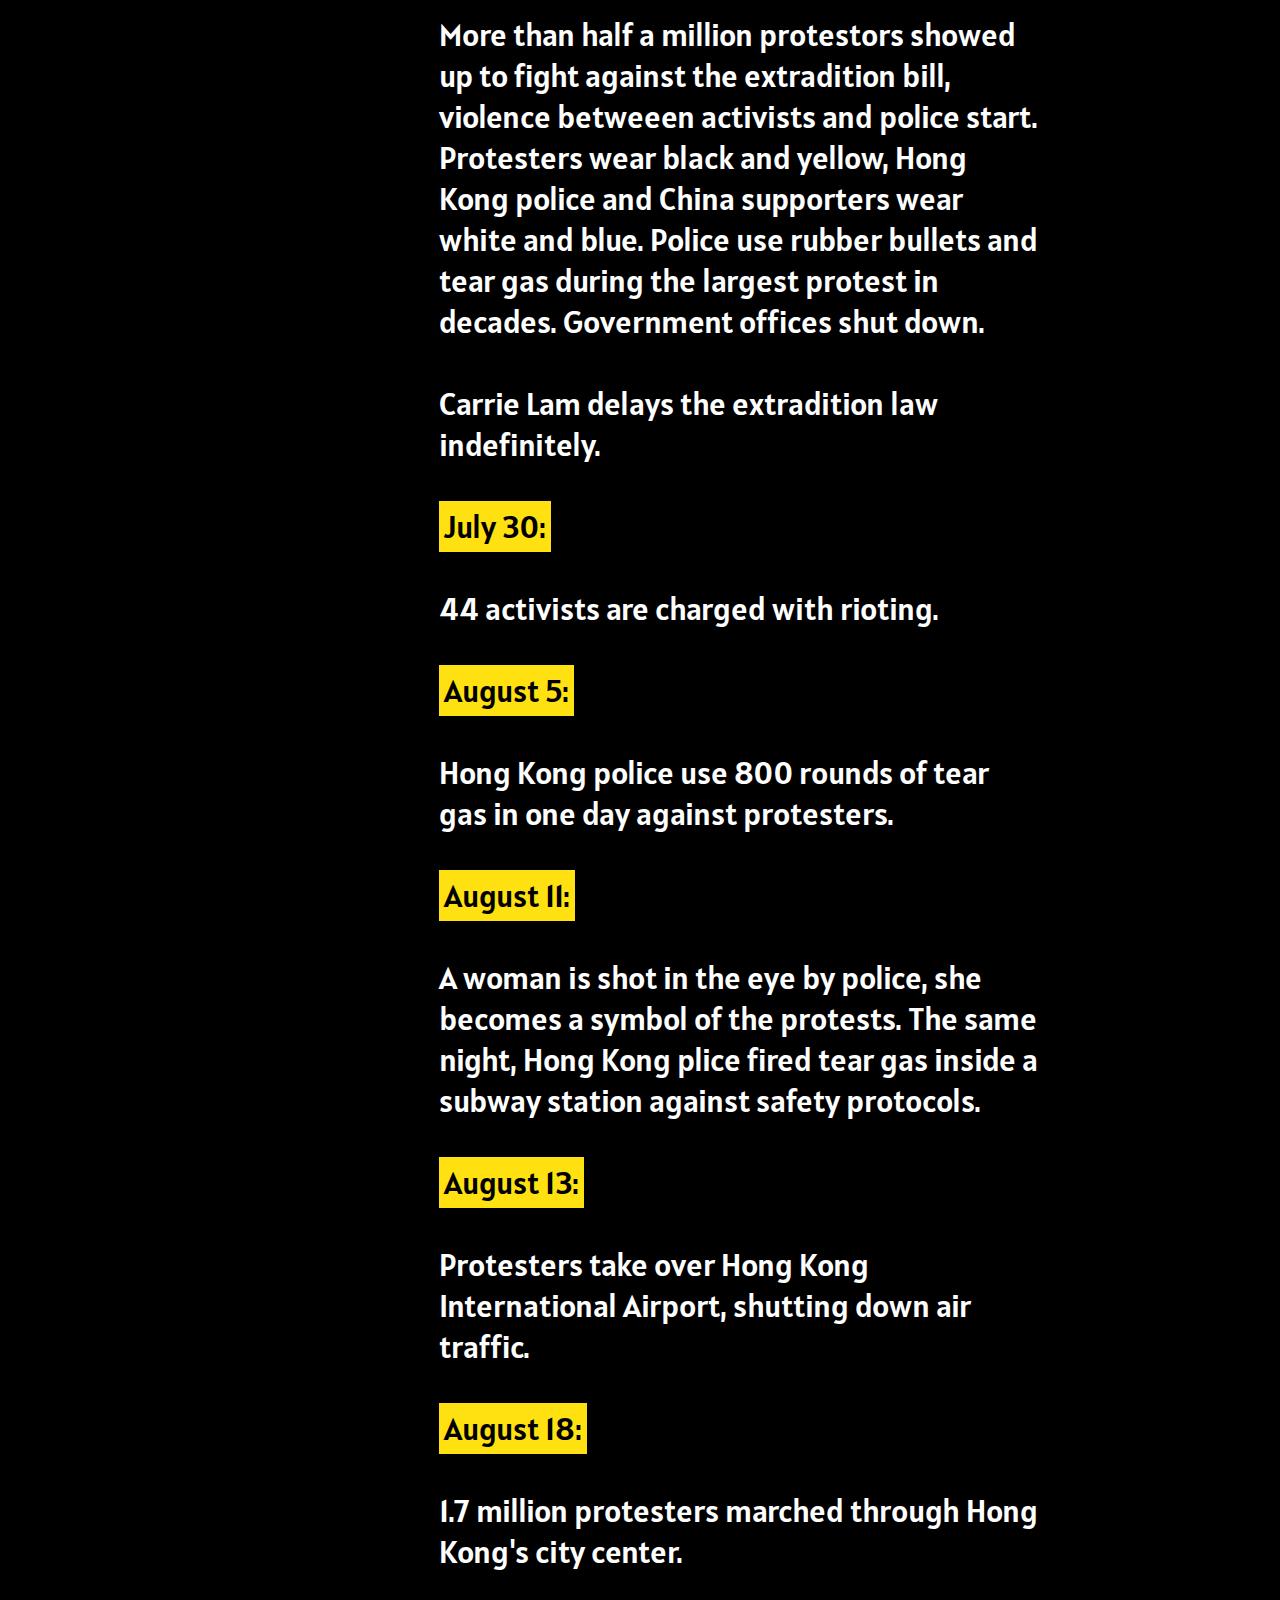
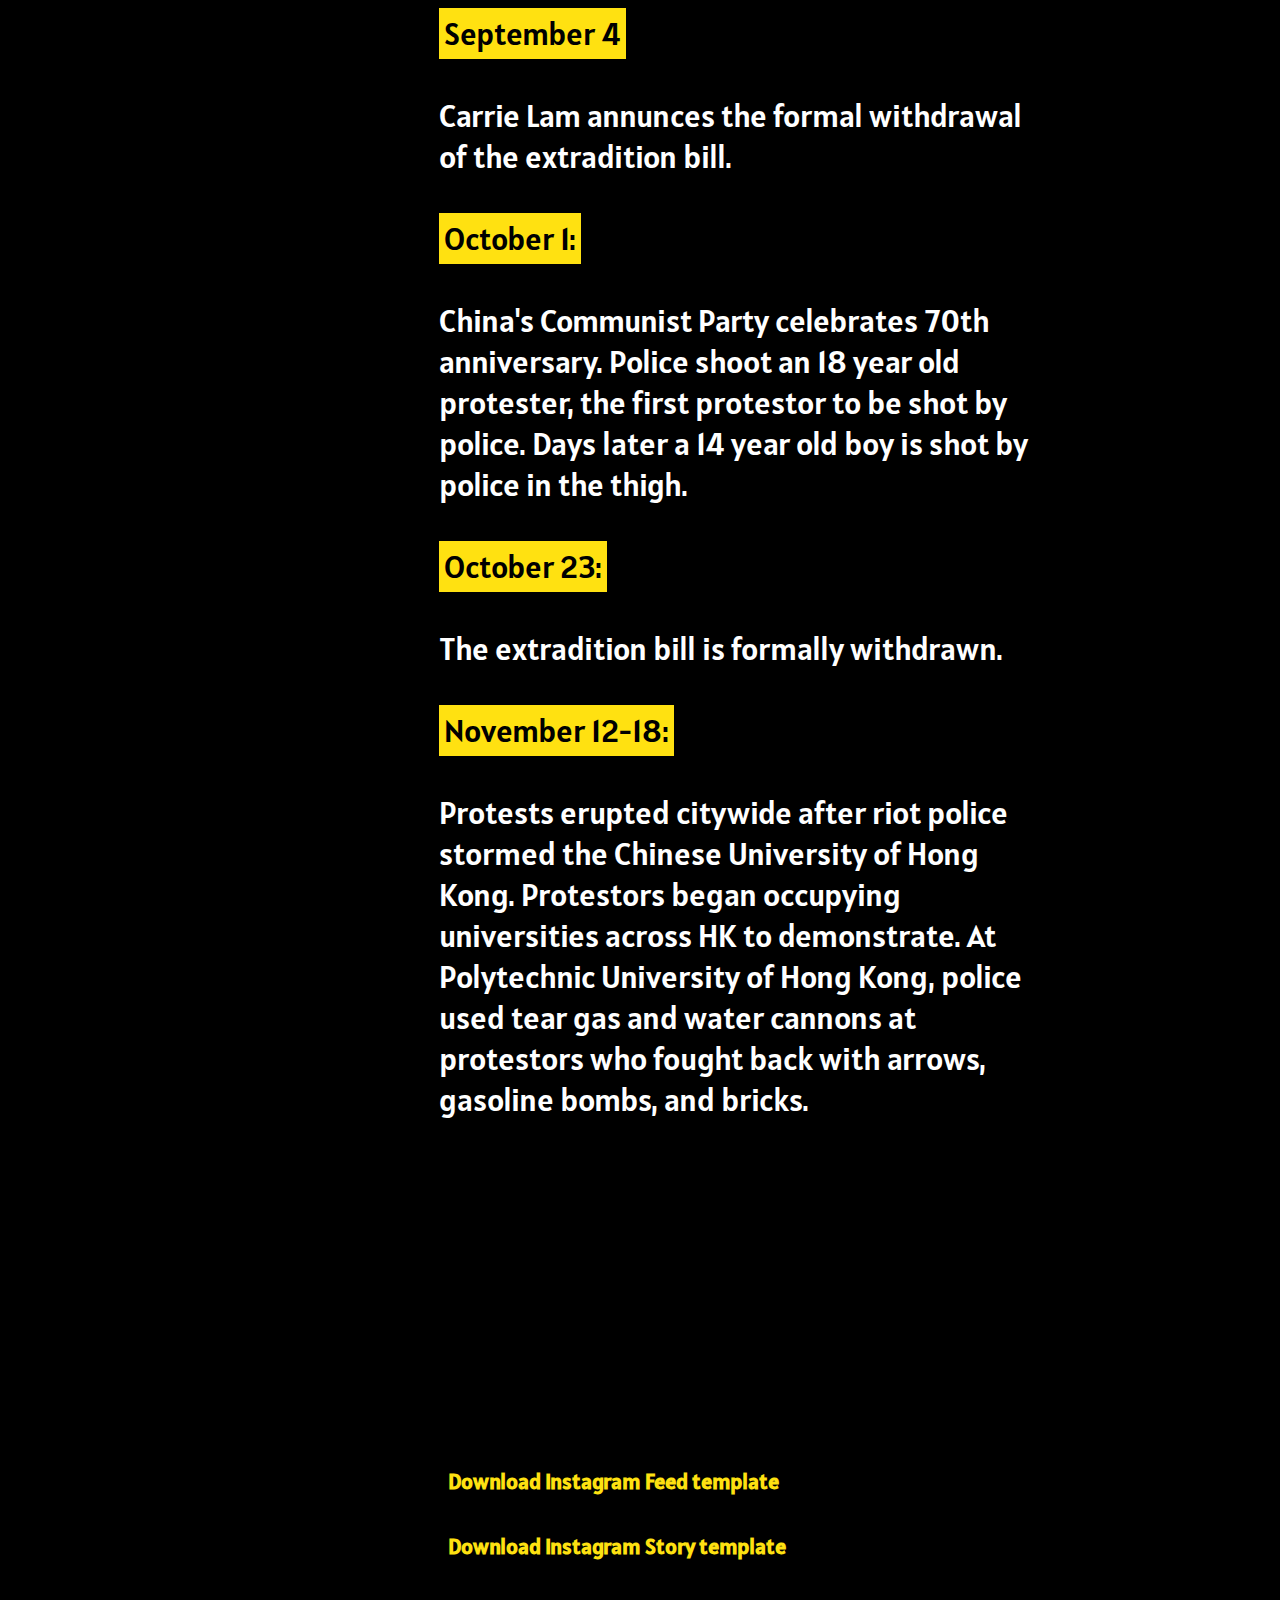
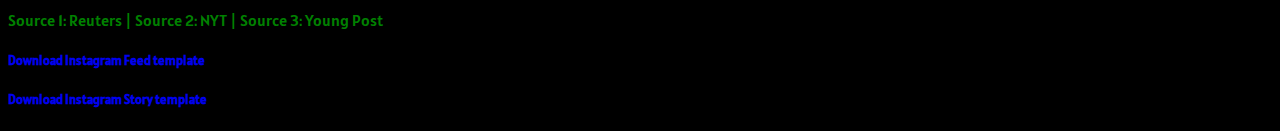
==== commit d096a227: "Update index.html" ====
--- a/index.html
+++ b/index.html
@@ -127,7 +127,7 @@
          	<mark>September 4</mark>
          	<br>
          	<br>
-         	Carrie Lam announces the formal withdrawal of the extradition bill.
+         	Carrie Lam annunces the formal withdrawal of the extradition bill.
          	<br>
          	<br>
          	<mark>October 1:</mark>
@@ -162,6 +162,12 @@
    		<a class="footer_a" href="https://www.reuters.com/article/us-hongkong-protests-timeline/timeline-key-dates-in-hong-kongs-anti-government-protests-idUSKBN1XL0N3">Source 1: Reuters  | </a>
    		<a class="footer_a" href="https://www.nytimes.com/interactive/2019/world/asia/hong-kong-protests-arc.html">Source 2: NYT  |  </a>
    		<a class="footer_a" href="https://yp.scmp.com/hongkongprotests5demands?fbclid=IwAR1Y1sdF2xzznVqfr8UFmZkmOVZN24pVljctu0rfmLW2N5I8xaDDn4d_nv0">Source 3: Young Post</a>
+	   <a href="img/HK_feed_post.png" target="_blank" download>
+  			<h5>Download Instagram Feed template</h5>
+		</a>
+		<a href="img/hk_story_post.png" target="_blank" download>
+  			<h5>Download Instagram Story template</h5>
+		</a>
    </footer>
 </html>
 
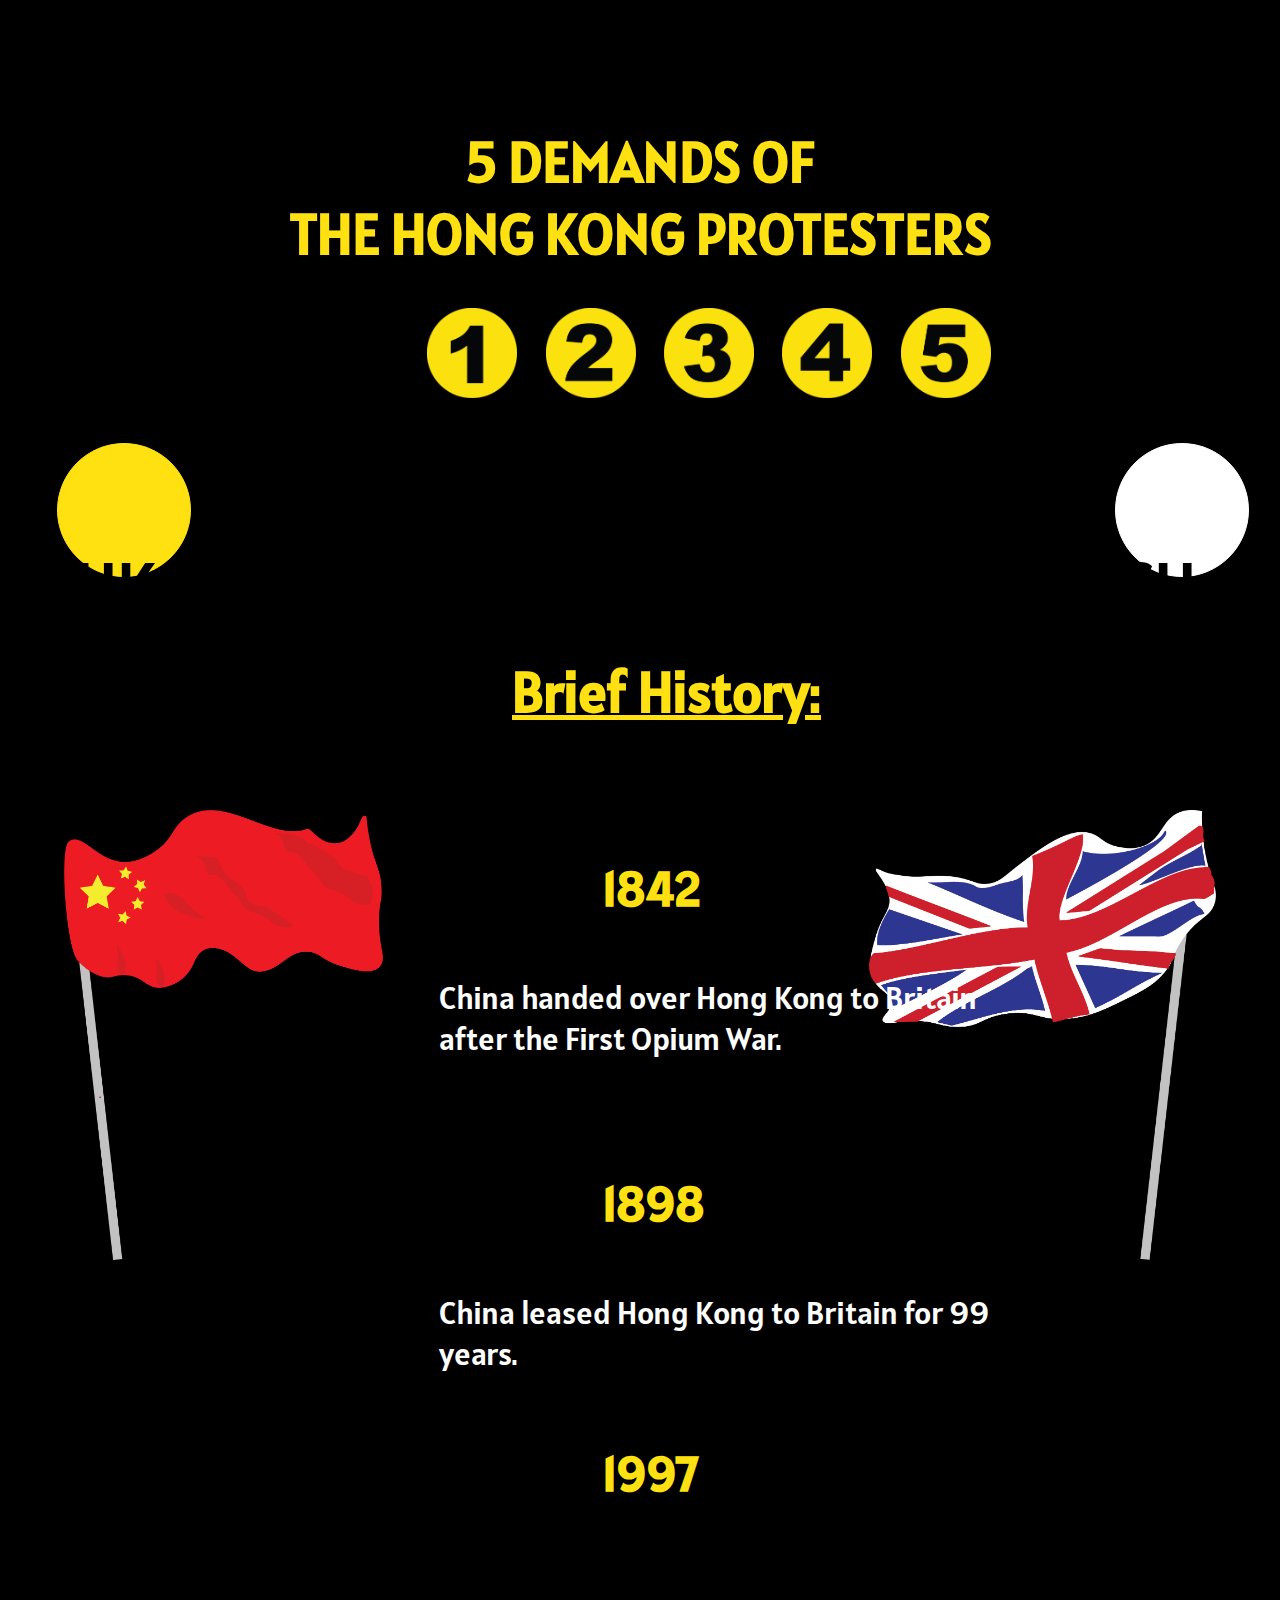
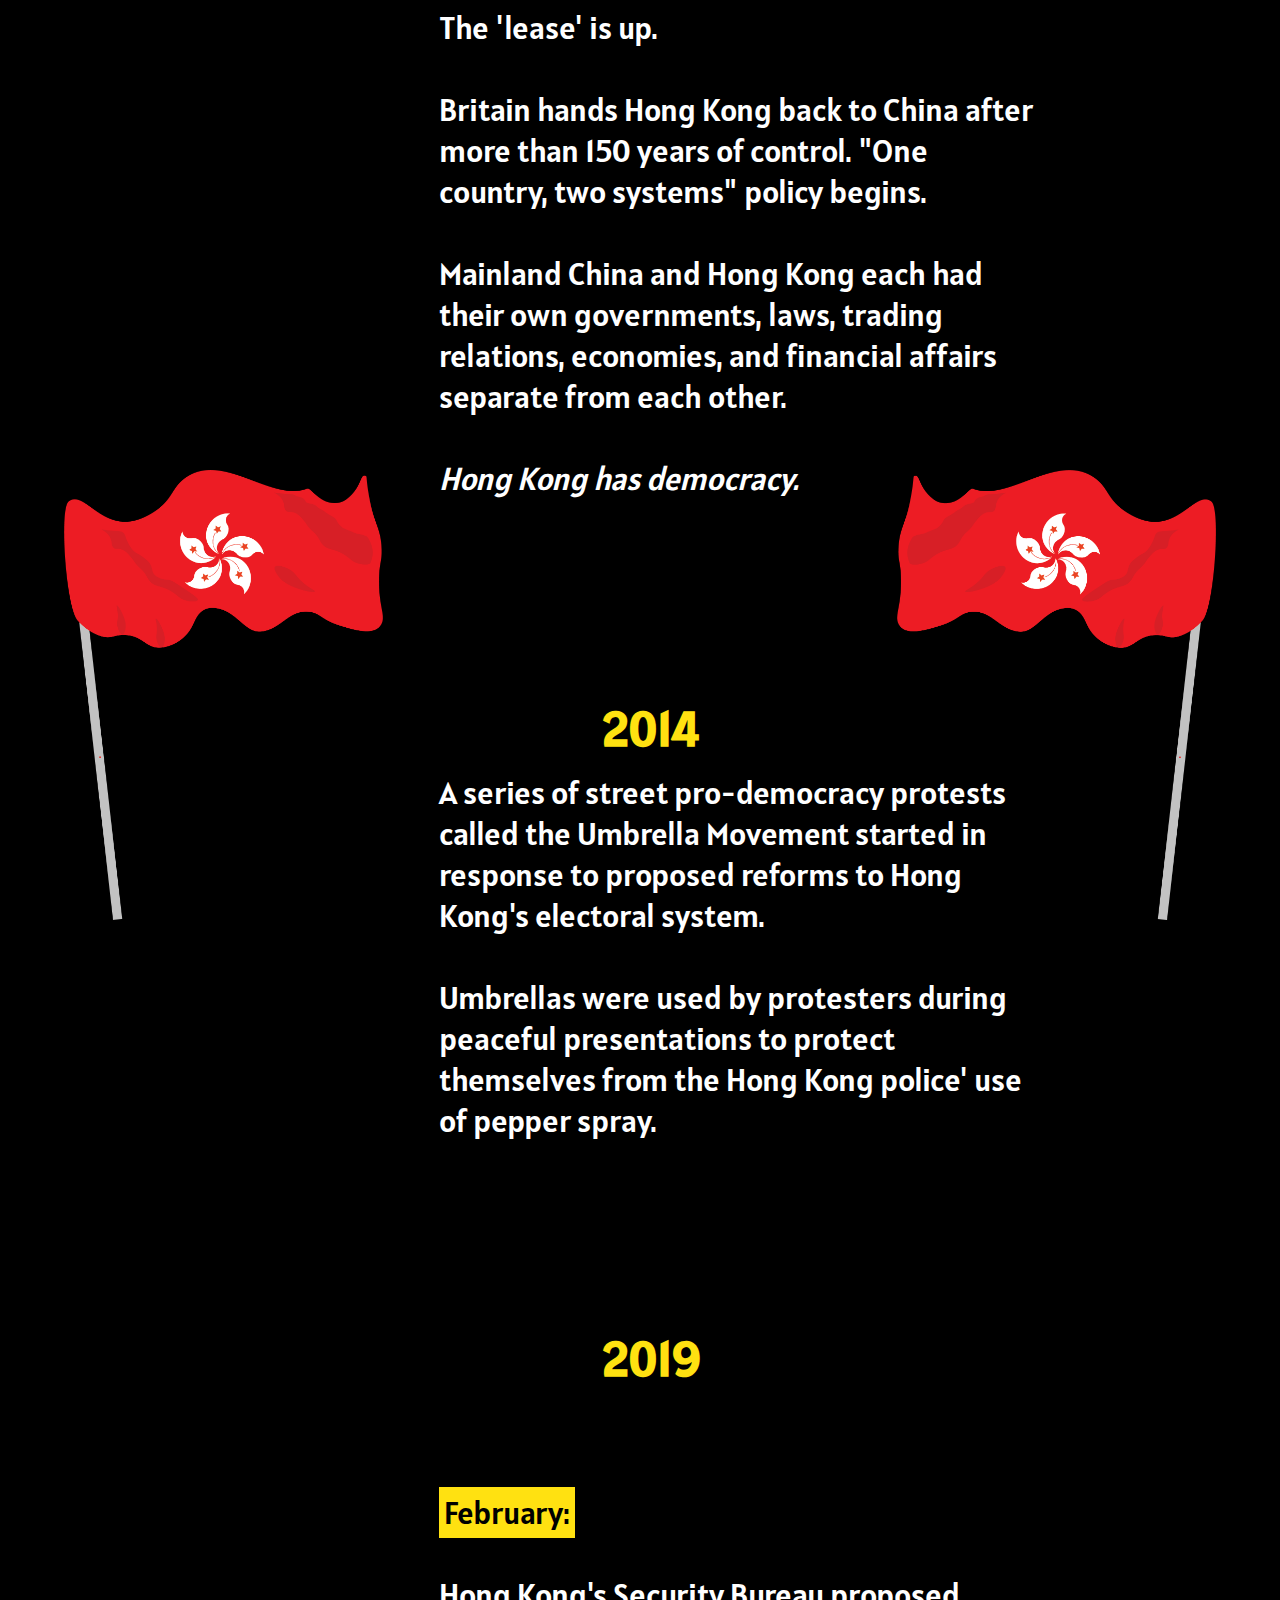
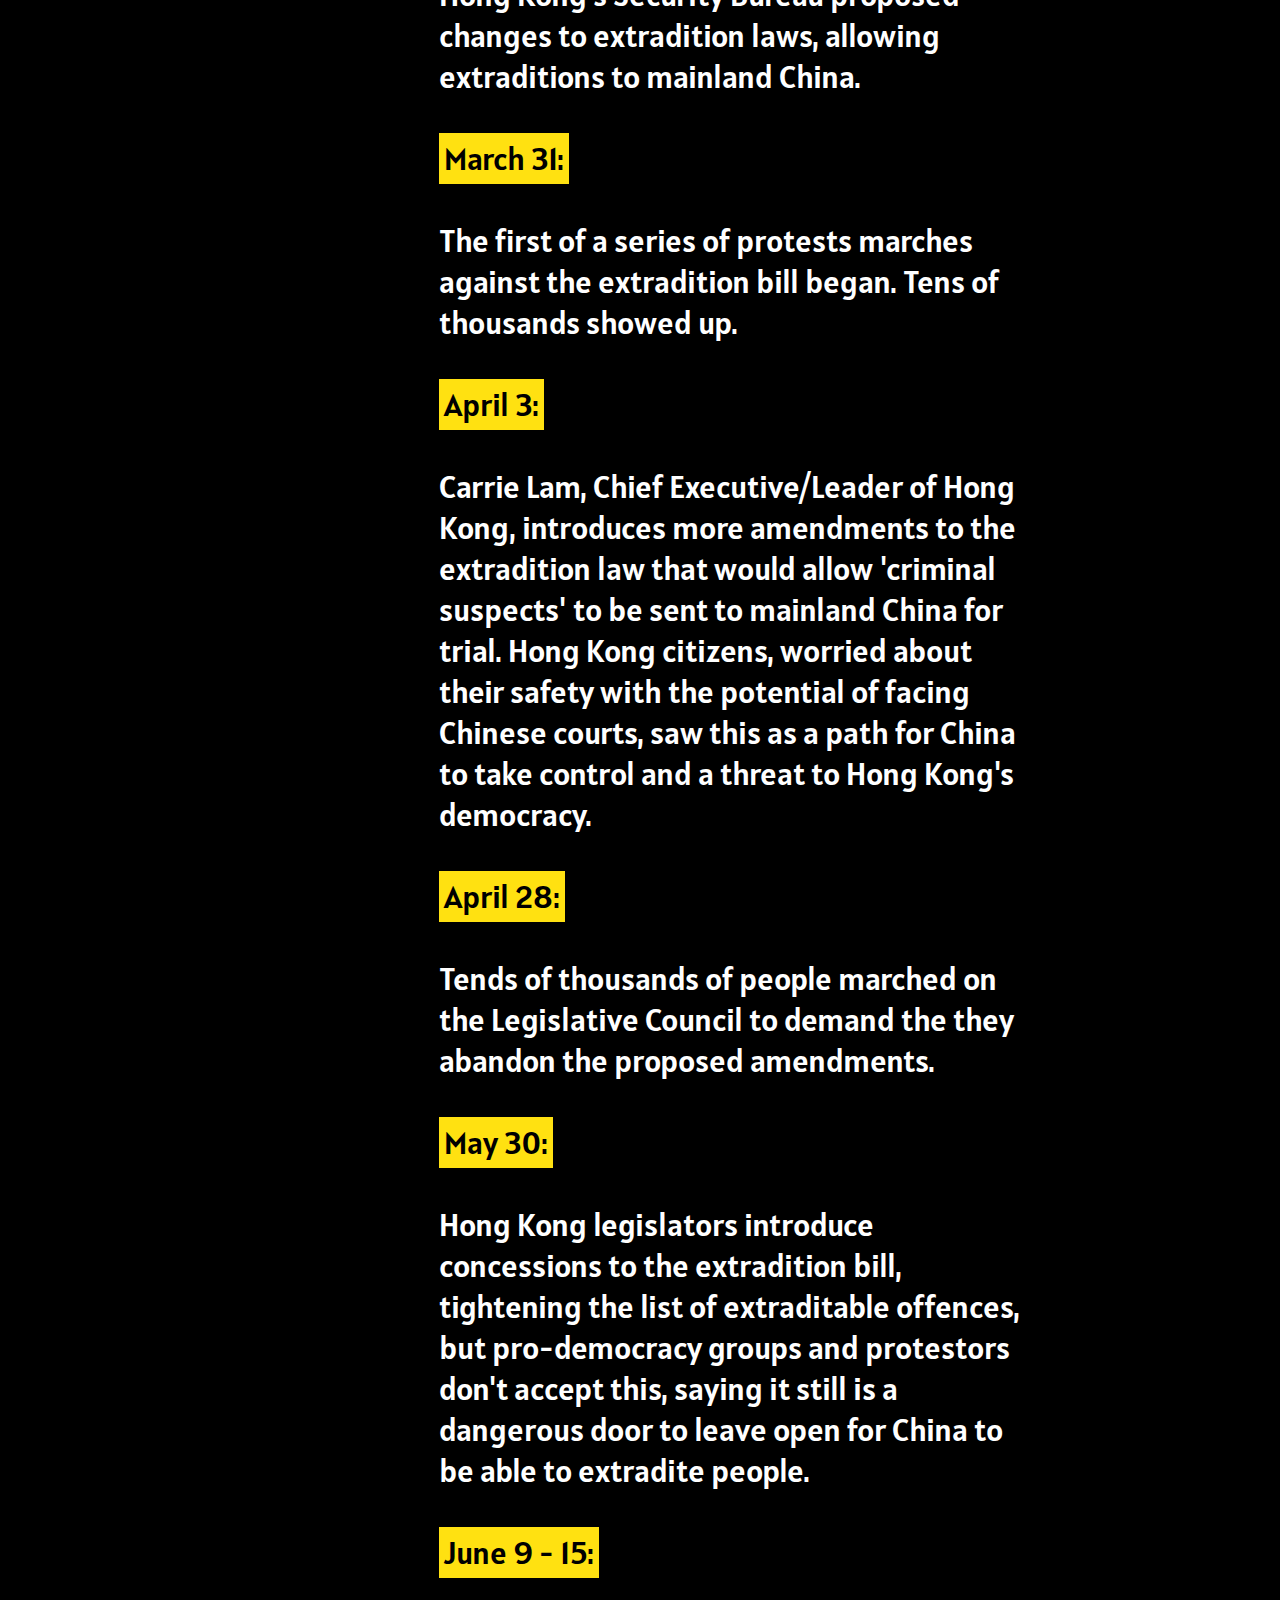
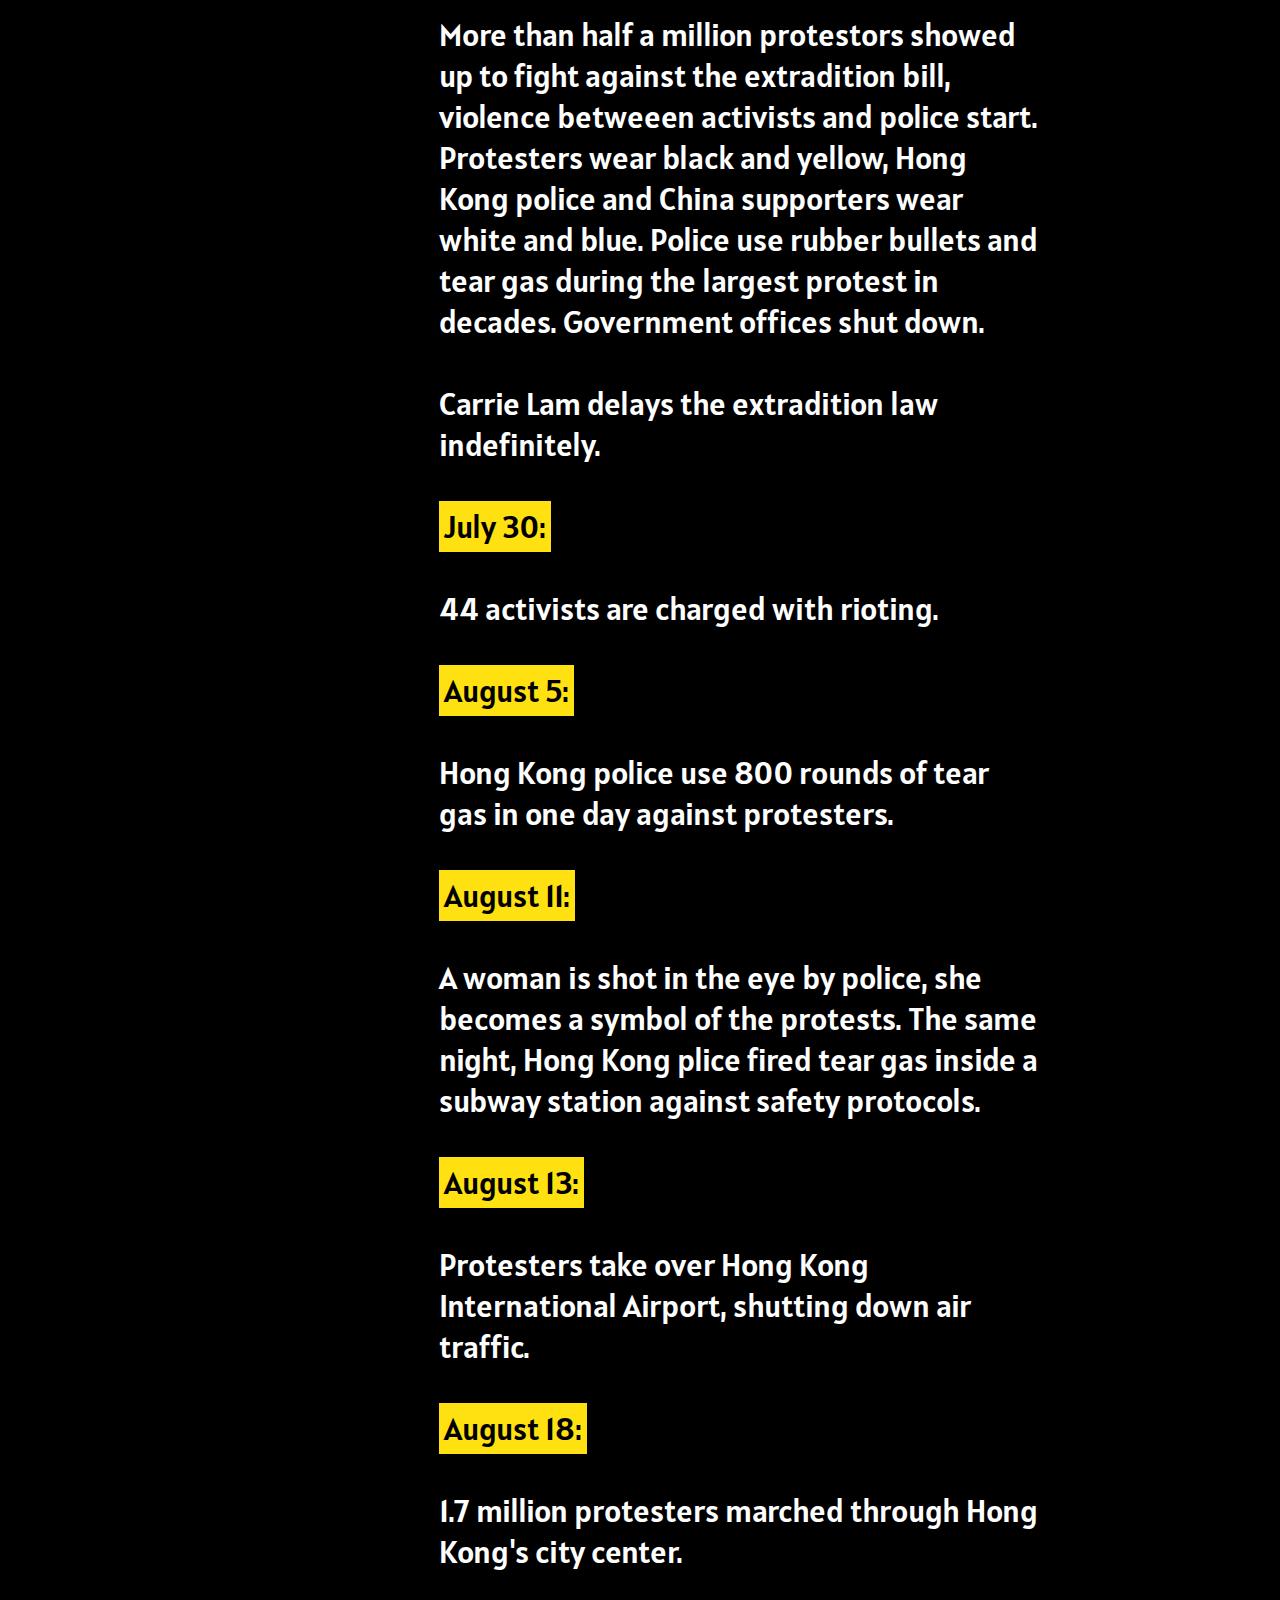
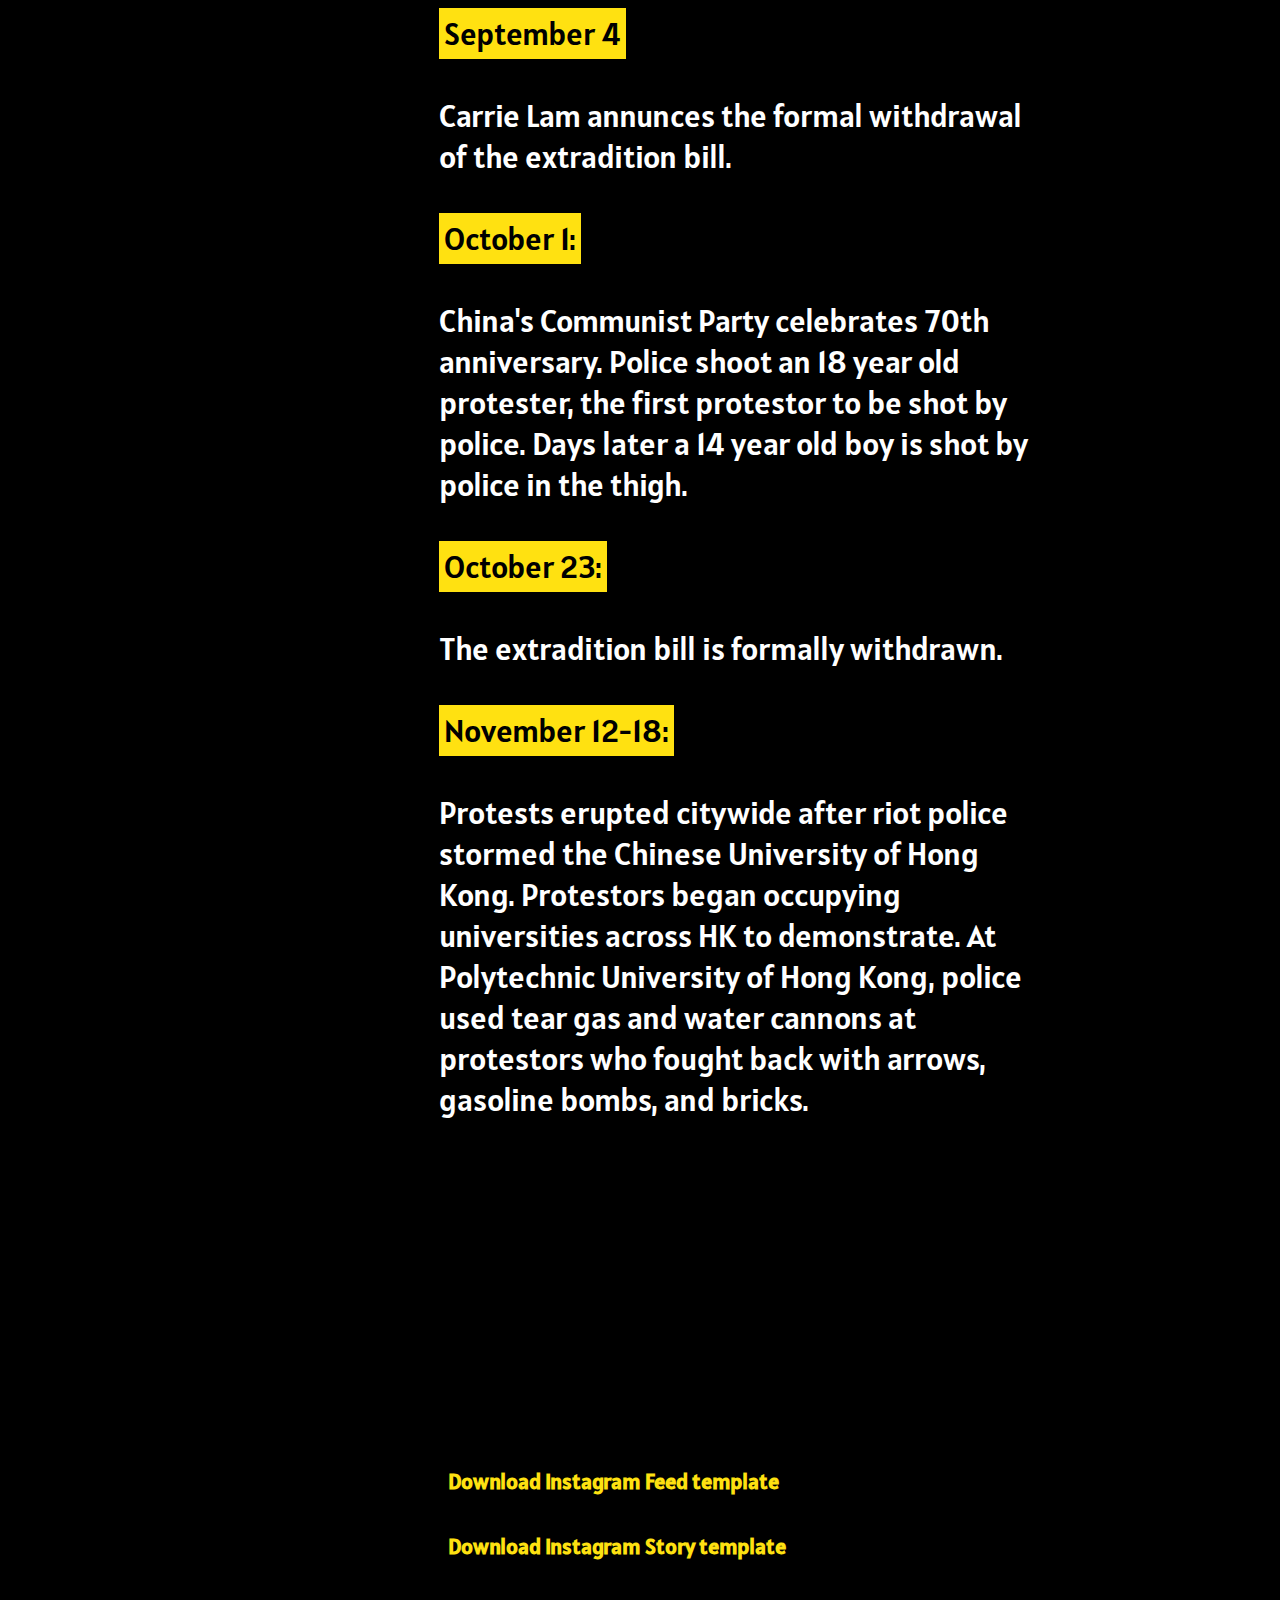
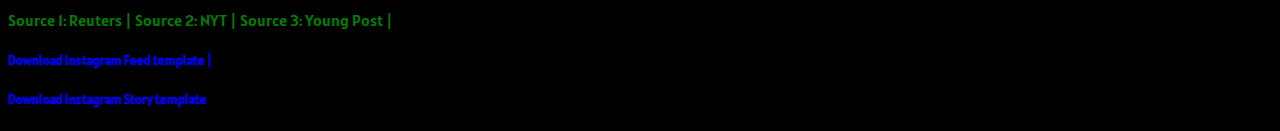
==== commit f2eddc9d: "Update index.html" ====
--- a/index.html
+++ b/index.html
@@ -161,9 +161,9 @@
    <footer>
    		<a class="footer_a" href="https://www.reuters.com/article/us-hongkong-protests-timeline/timeline-key-dates-in-hong-kongs-anti-government-protests-idUSKBN1XL0N3">Source 1: Reuters  | </a>
    		<a class="footer_a" href="https://www.nytimes.com/interactive/2019/world/asia/hong-kong-protests-arc.html">Source 2: NYT  |  </a>
-   		<a class="footer_a" href="https://yp.scmp.com/hongkongprotests5demands?fbclid=IwAR1Y1sdF2xzznVqfr8UFmZkmOVZN24pVljctu0rfmLW2N5I8xaDDn4d_nv0">Source 3: Young Post</a>
+   		<a class="footer_a" href="https://yp.scmp.com/hongkongprotests5demands?fbclid=IwAR1Y1sdF2xzznVqfr8UFmZkmOVZN24pVljctu0rfmLW2N5I8xaDDn4d_nv0">Source 3: Young Post |</a>
 	   <a href="img/HK_feed_post.png" target="_blank" download>
-  			<h5>Download Instagram Feed template</h5>
+  			<h5>Download Instagram Feed template |</h5>
 		</a>
 		<a href="img/hk_story_post.png" target="_blank" download>
   			<h5>Download Instagram Story template</h5>
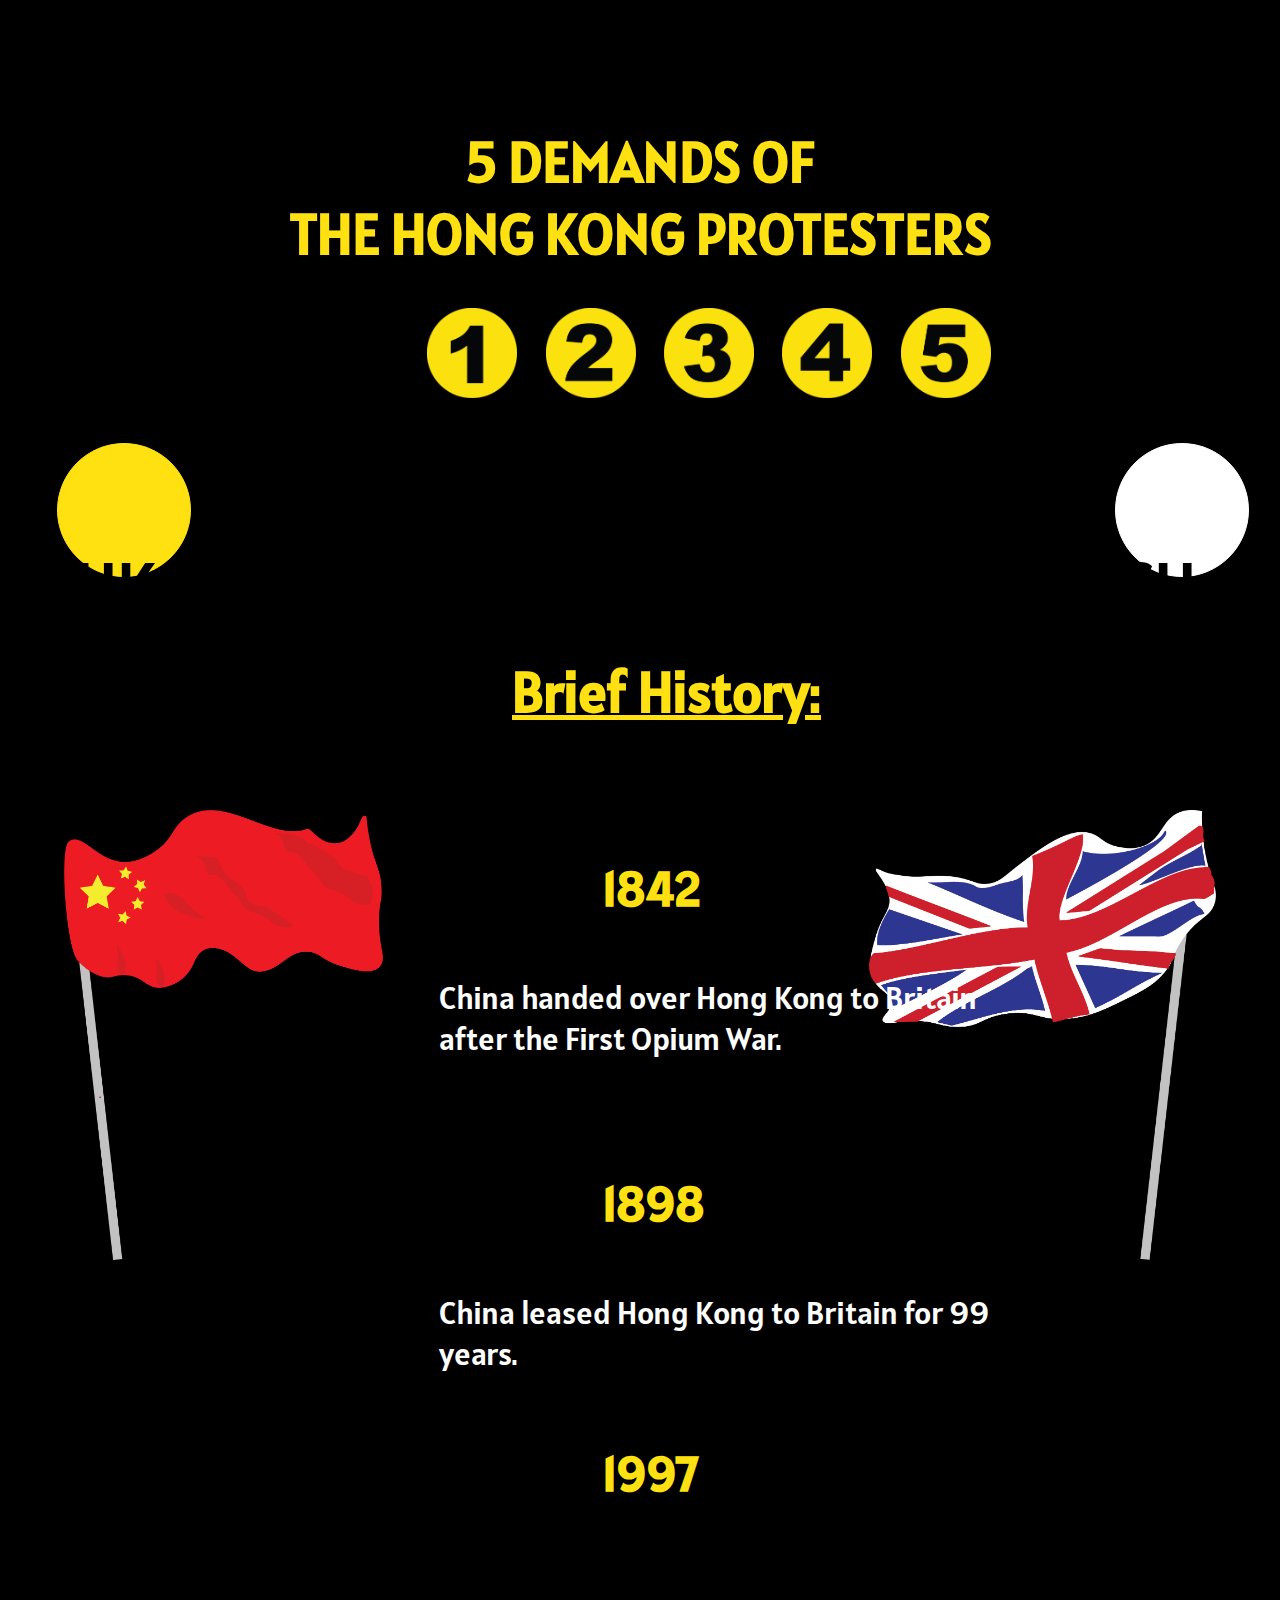
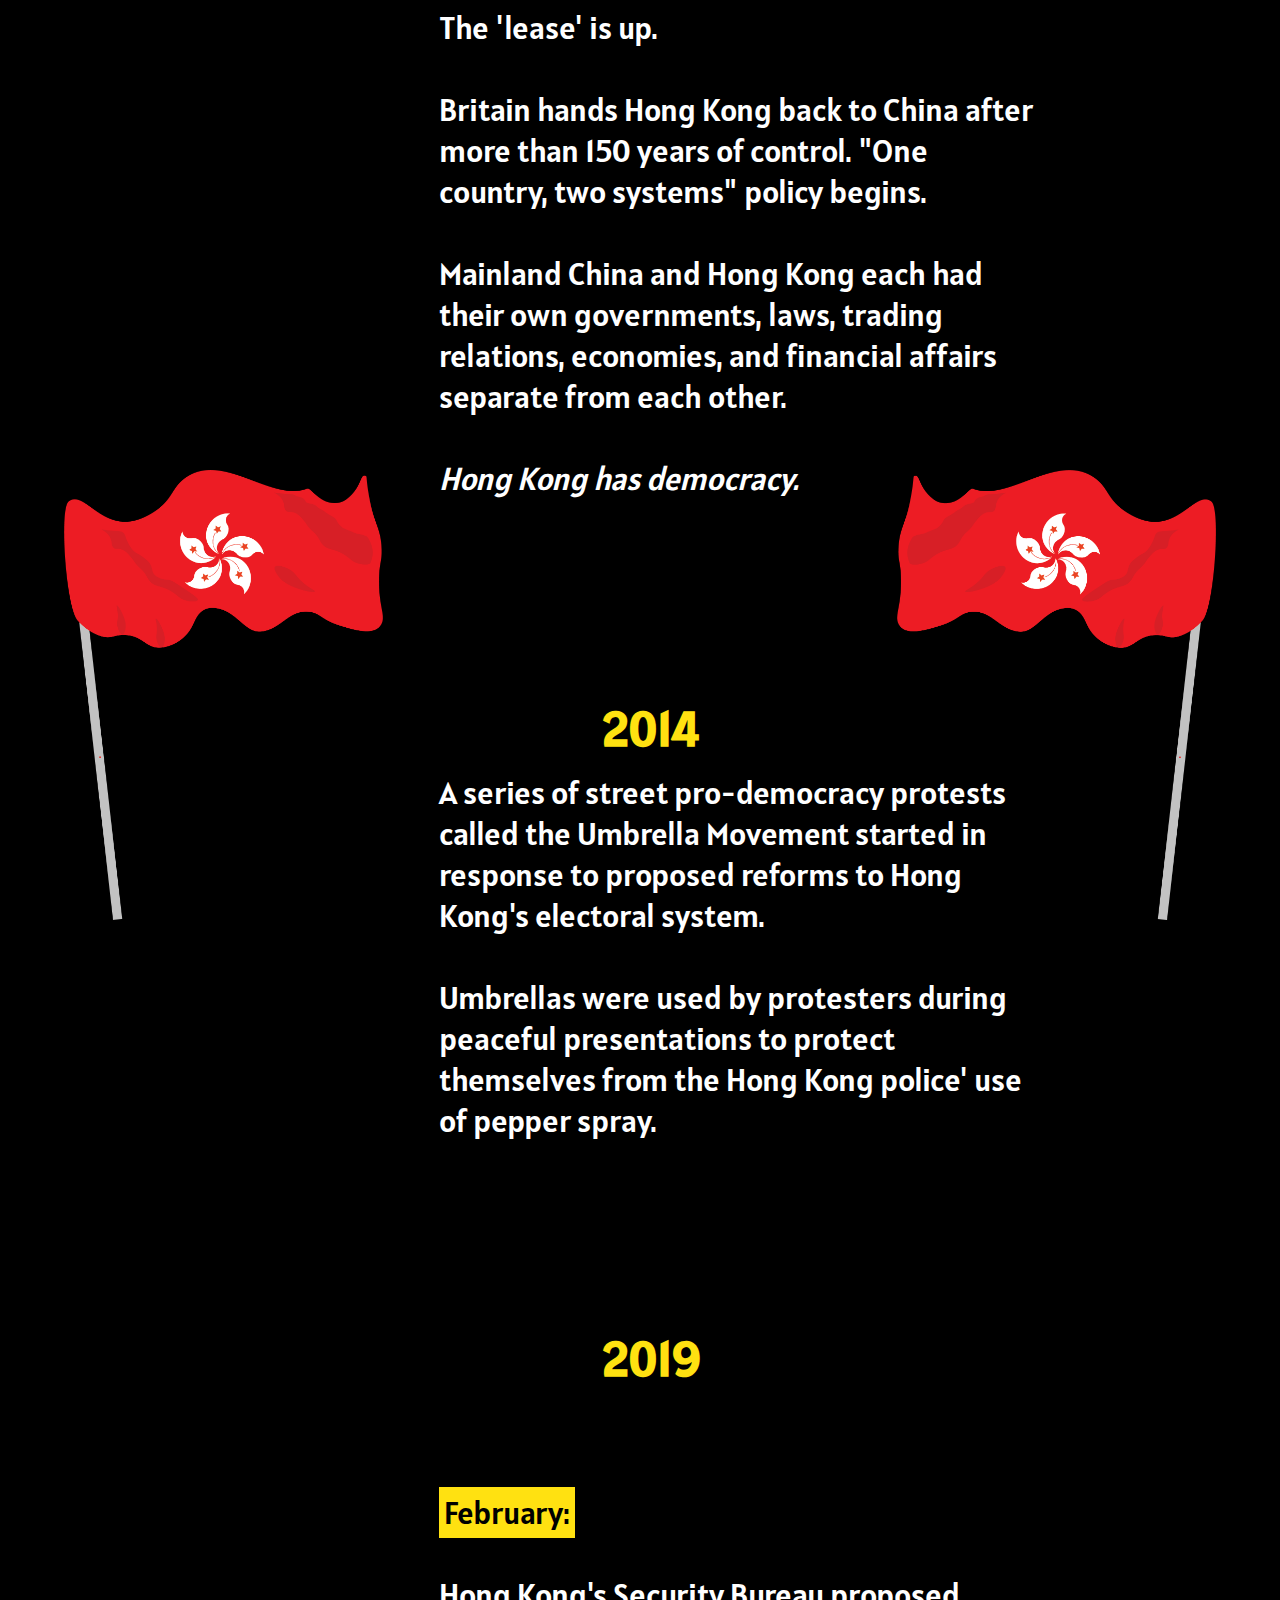
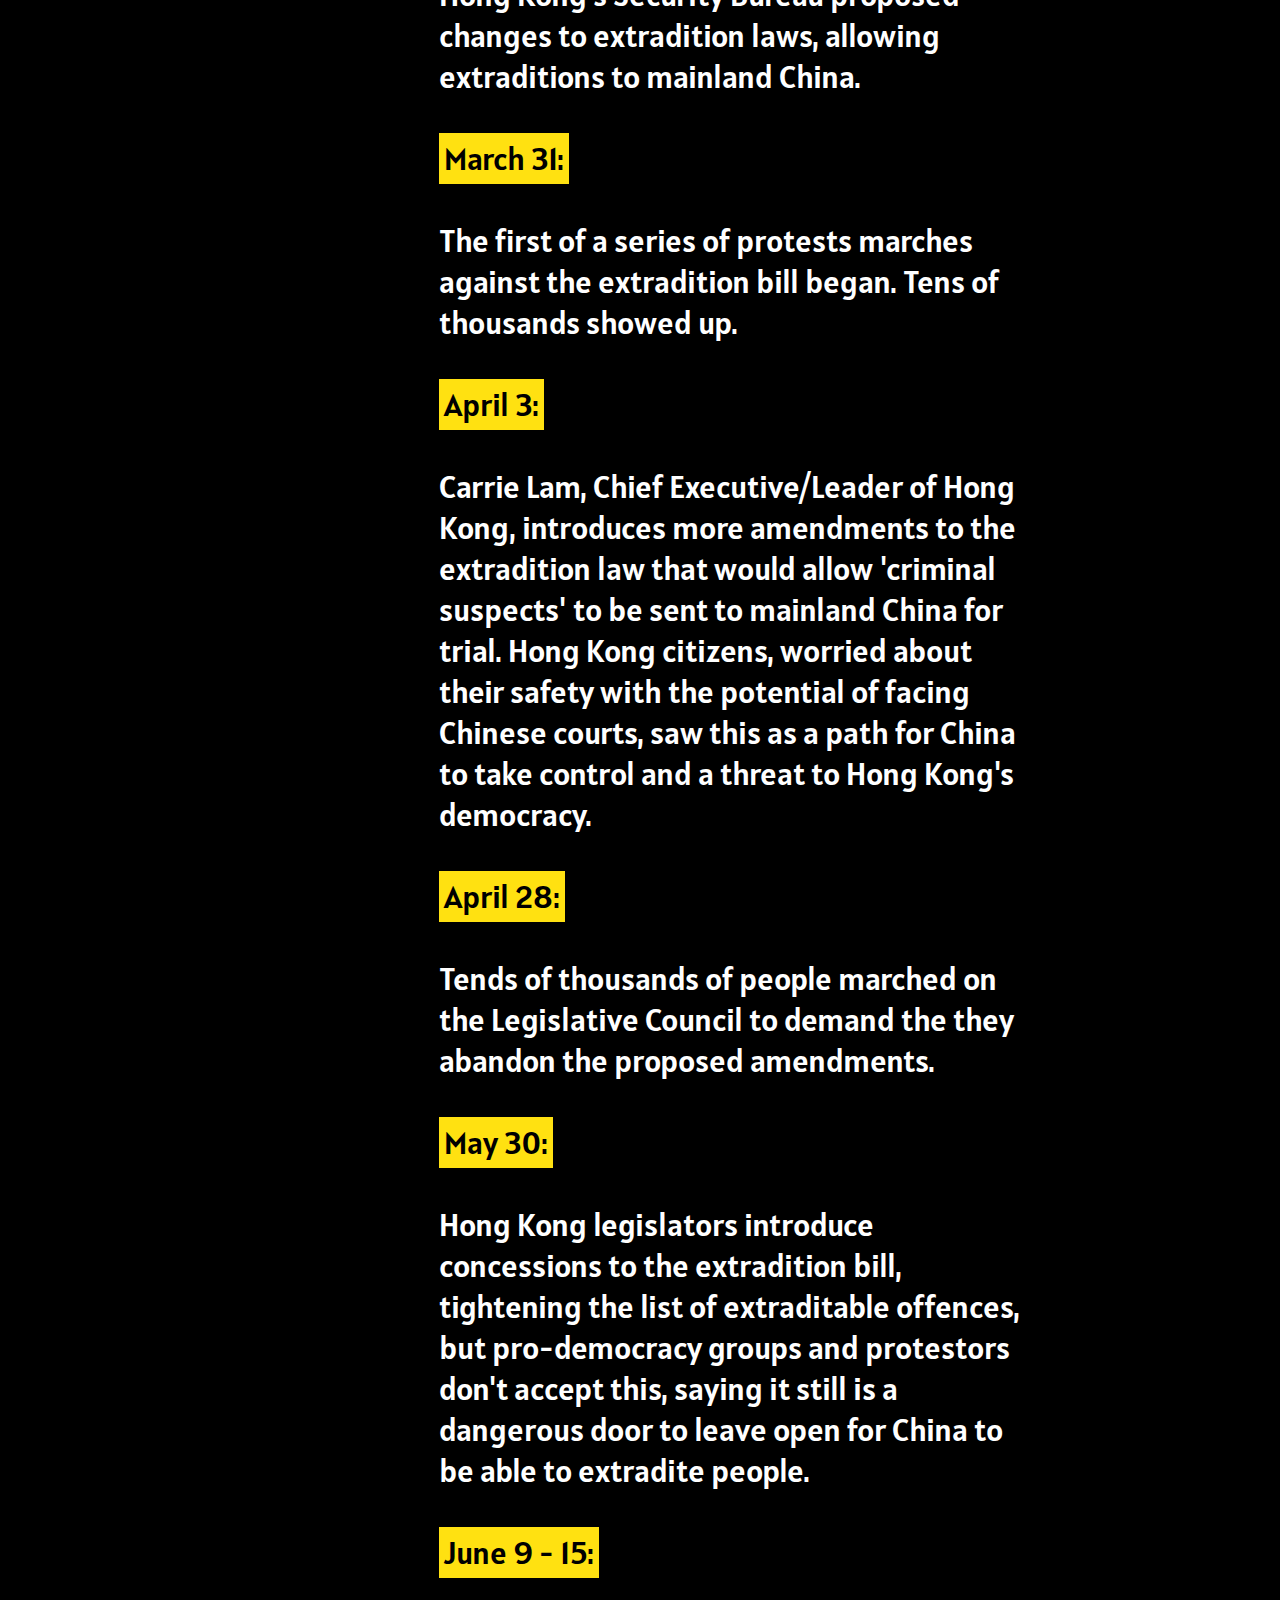
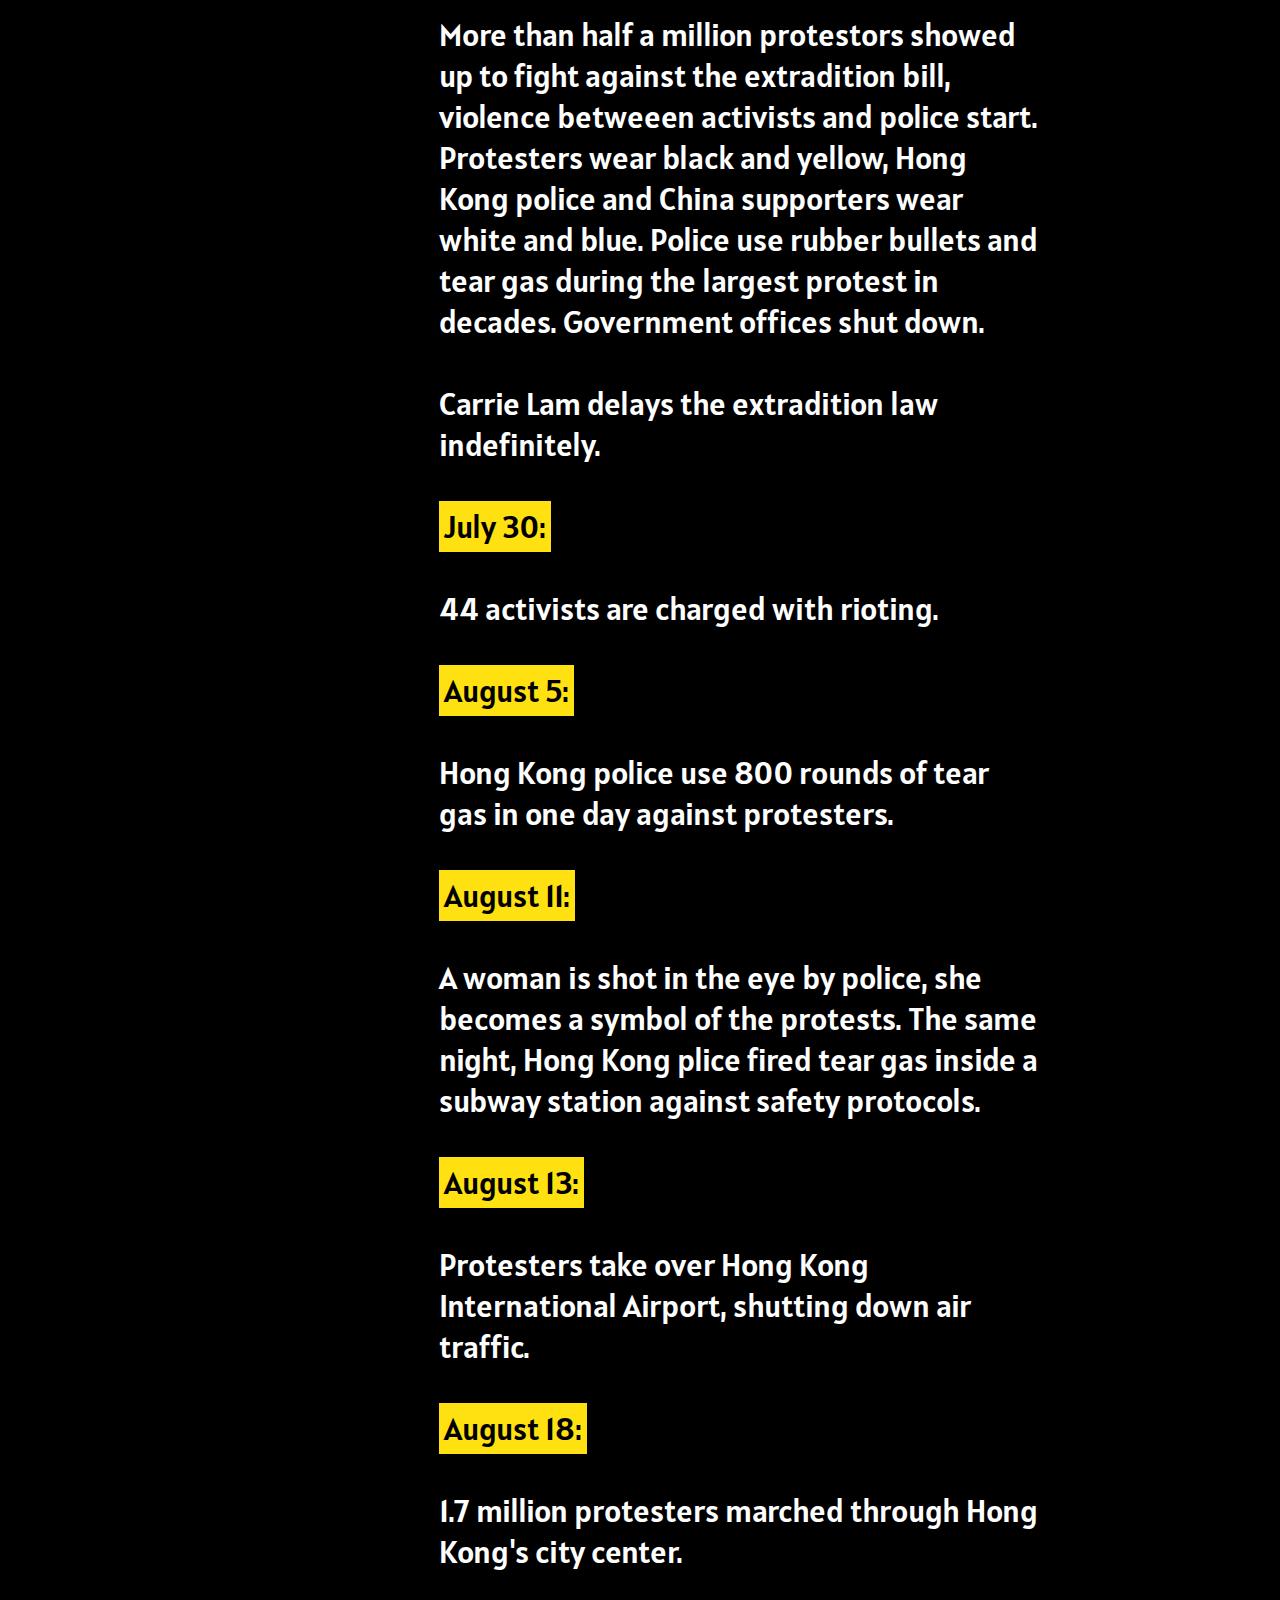
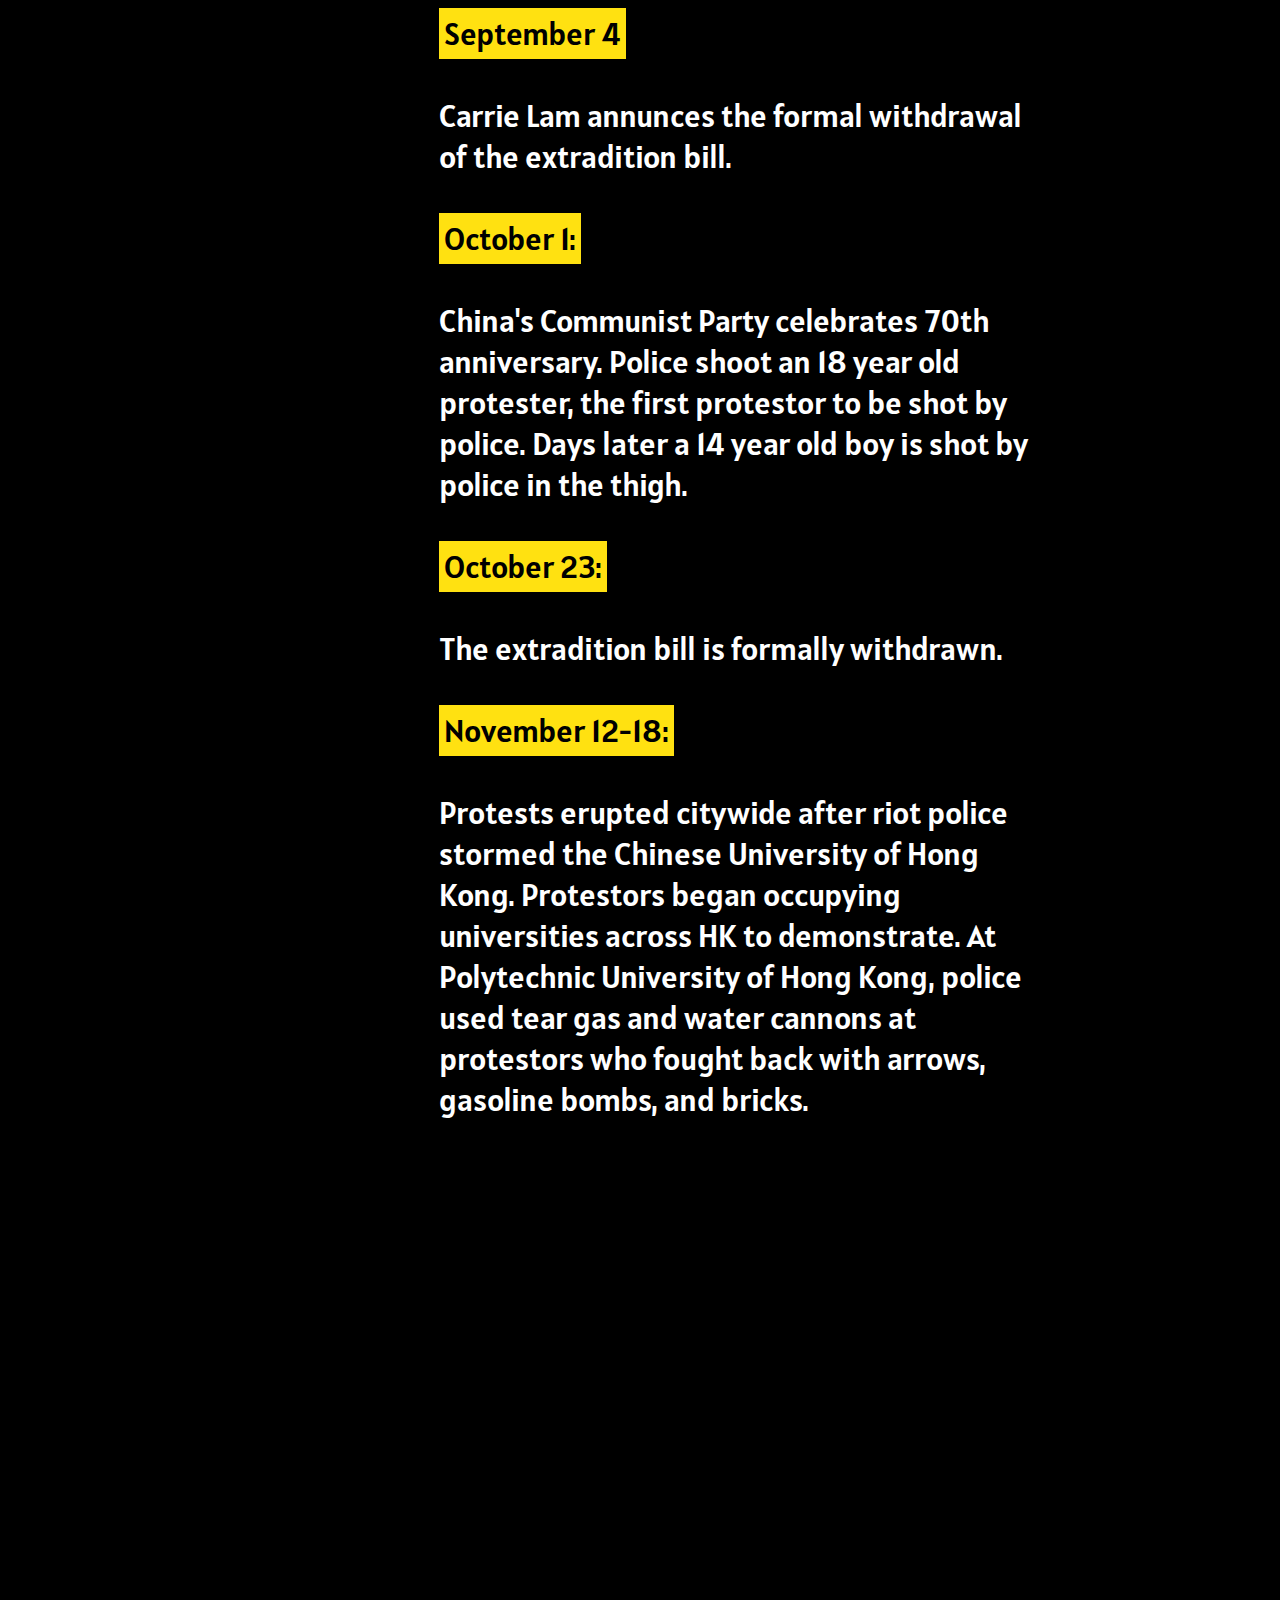
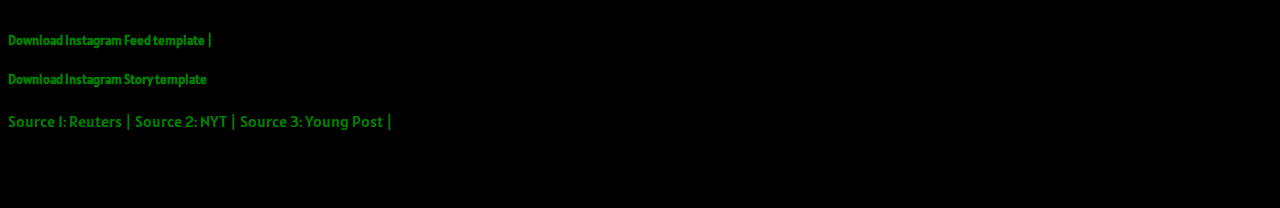
==== commit 87feb462: "Update index.html" ====
--- a/index.html
+++ b/index.html
@@ -147,27 +147,28 @@
          	<br>
          	Protests erupted citywide after riot police stormed the Chinese University of Hong Kong. Protestors began occupying universities across HK to demonstrate. At Polytechnic University of Hong Kong, police used tear gas and water cannons at protestors who fought back with arrows, gasoline bombs, and bricks.
          </p>
-         <div class="social">
+<!--          <div class="social">
          <a href="img/HK_feed_post.png" target="_blank" download>
   			<h5>Download Instagram Feed template</h5>
 		</a>
 		<a href="img/hk_story_post.png" target="_blank" download>
   			<h5>Download Instagram Story template</h5>
 		</a>
-		</div>
+		</div> -->
       </div>
       <div class="column col_3"></div>
    </body>
    <footer>
+	   <a class="footer_a" href="img/HK_feed_post.png" target="_blank" download>
+  			<h5>Download Instagram Feed template |</h5>
+		</a>
+		<a class="footer_a" href="img/hk_story_post.png" target="_blank" download>
+  			<h5>Download Instagram Story template</h5>
+		</a>
    		<a class="footer_a" href="https://www.reuters.com/article/us-hongkong-protests-timeline/timeline-key-dates-in-hong-kongs-anti-government-protests-idUSKBN1XL0N3">Source 1: Reuters  | </a>
    		<a class="footer_a" href="https://www.nytimes.com/interactive/2019/world/asia/hong-kong-protests-arc.html">Source 2: NYT  |  </a>
    		<a class="footer_a" href="https://yp.scmp.com/hongkongprotests5demands?fbclid=IwAR1Y1sdF2xzznVqfr8UFmZkmOVZN24pVljctu0rfmLW2N5I8xaDDn4d_nv0">Source 3: Young Post |</a>
-	   <a href="img/HK_feed_post.png" target="_blank" download>
-  			<h5>Download Instagram Feed template |</h5>
-		</a>
-		<a href="img/hk_story_post.png" target="_blank" download>
-  			<h5>Download Instagram Story template</h5>
-		</a>
+	   
    </footer>
 </html>
 
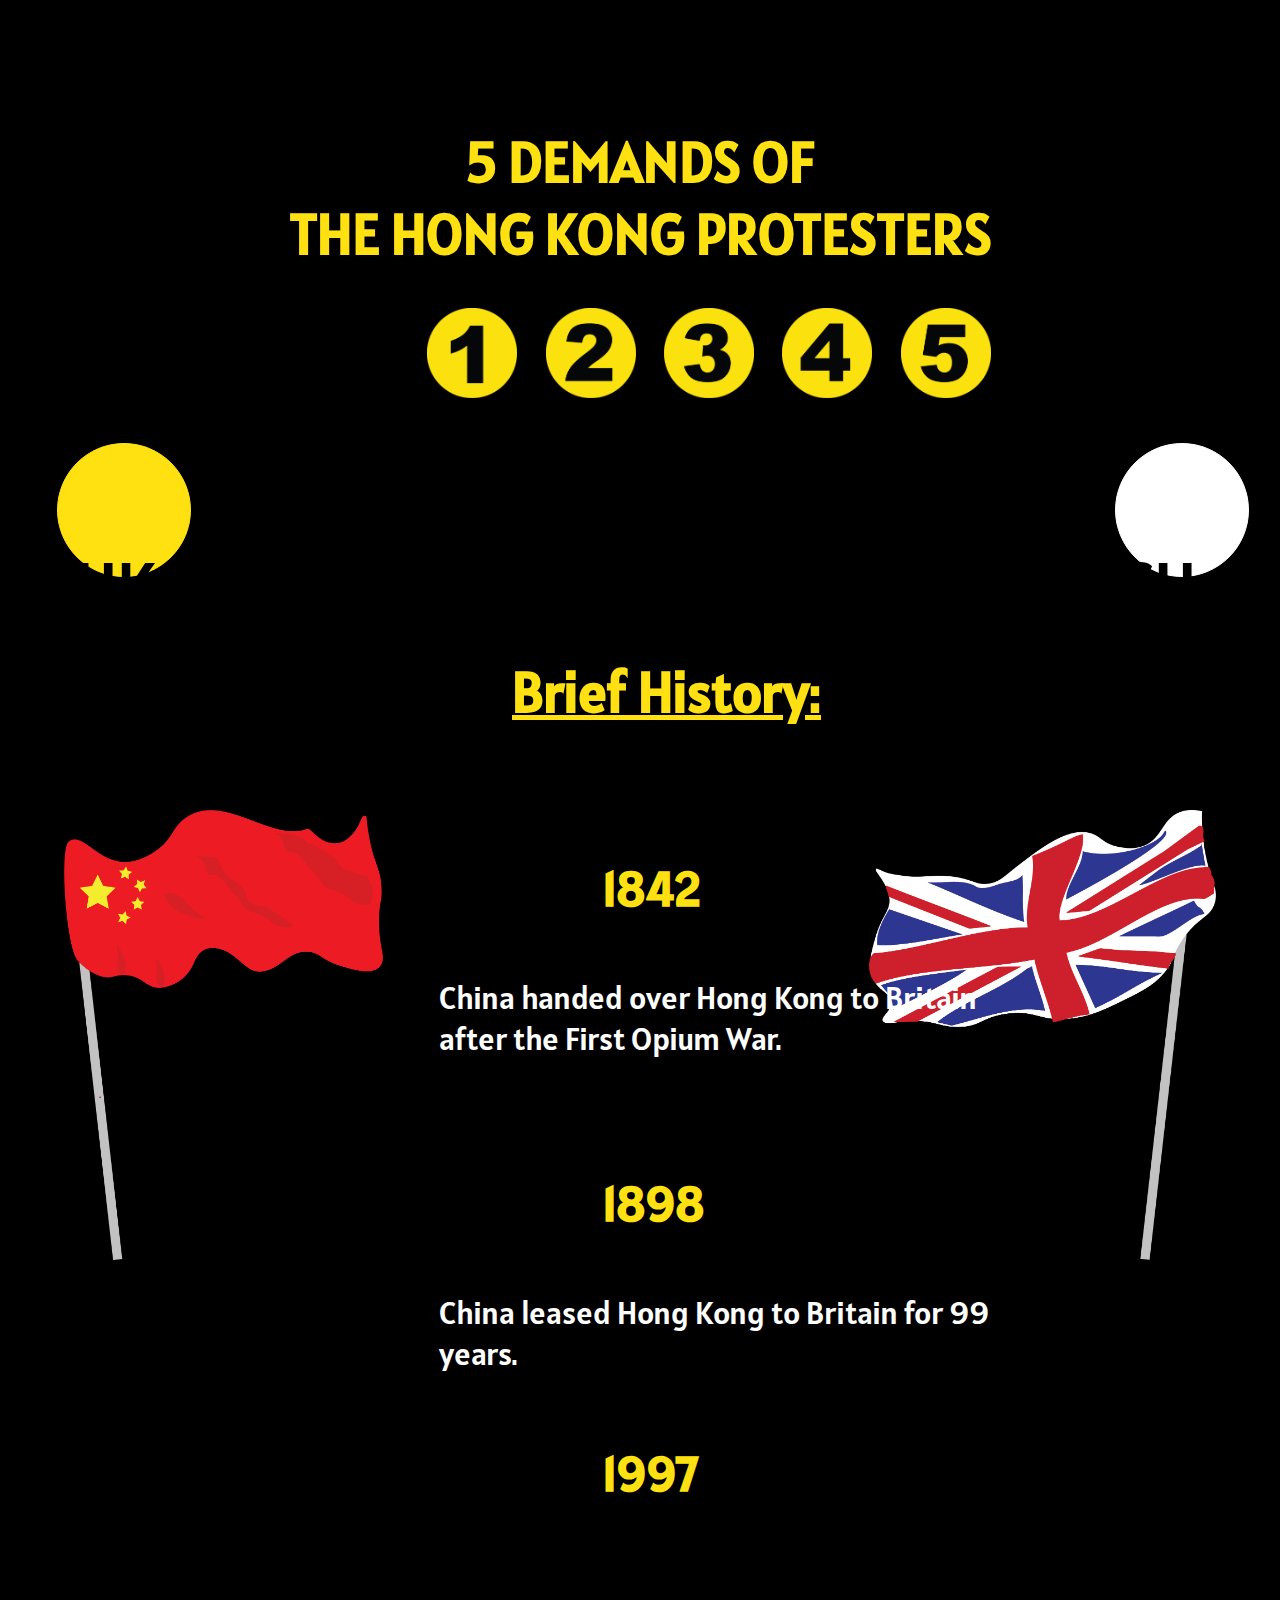
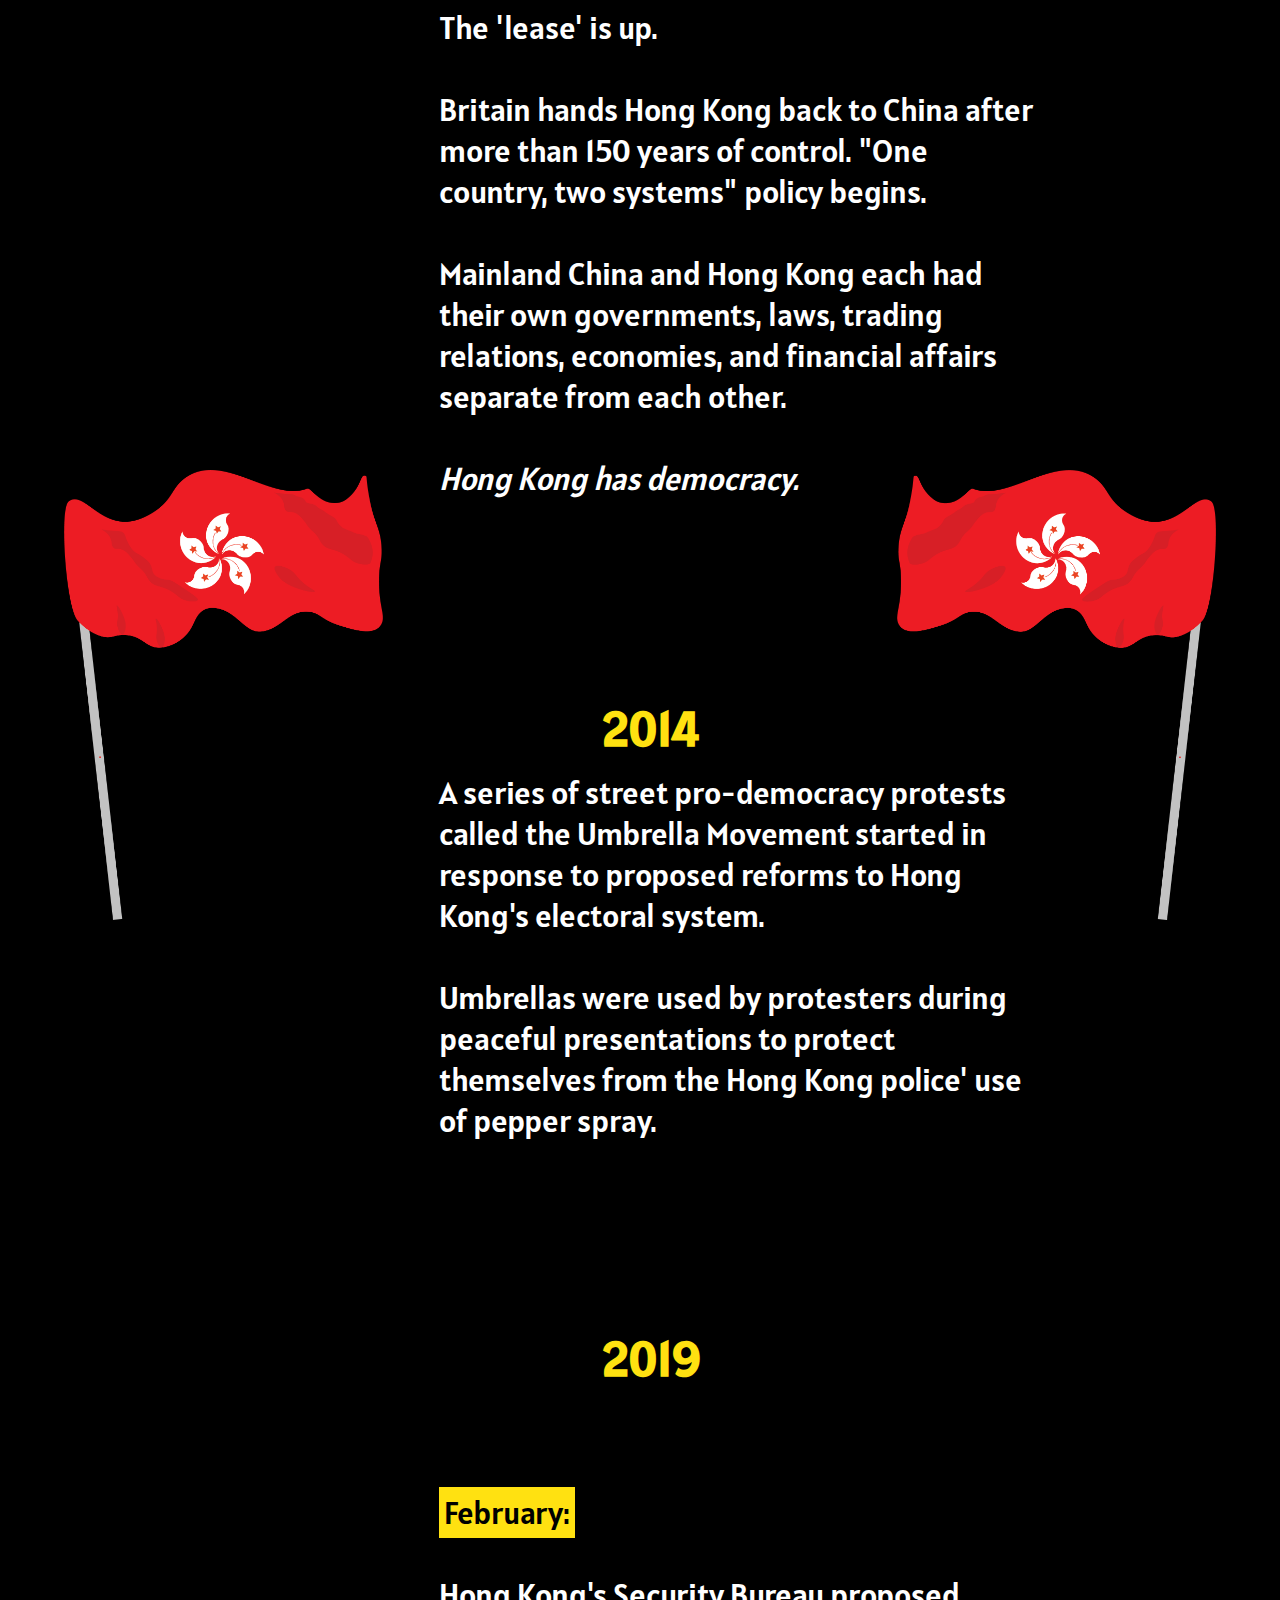
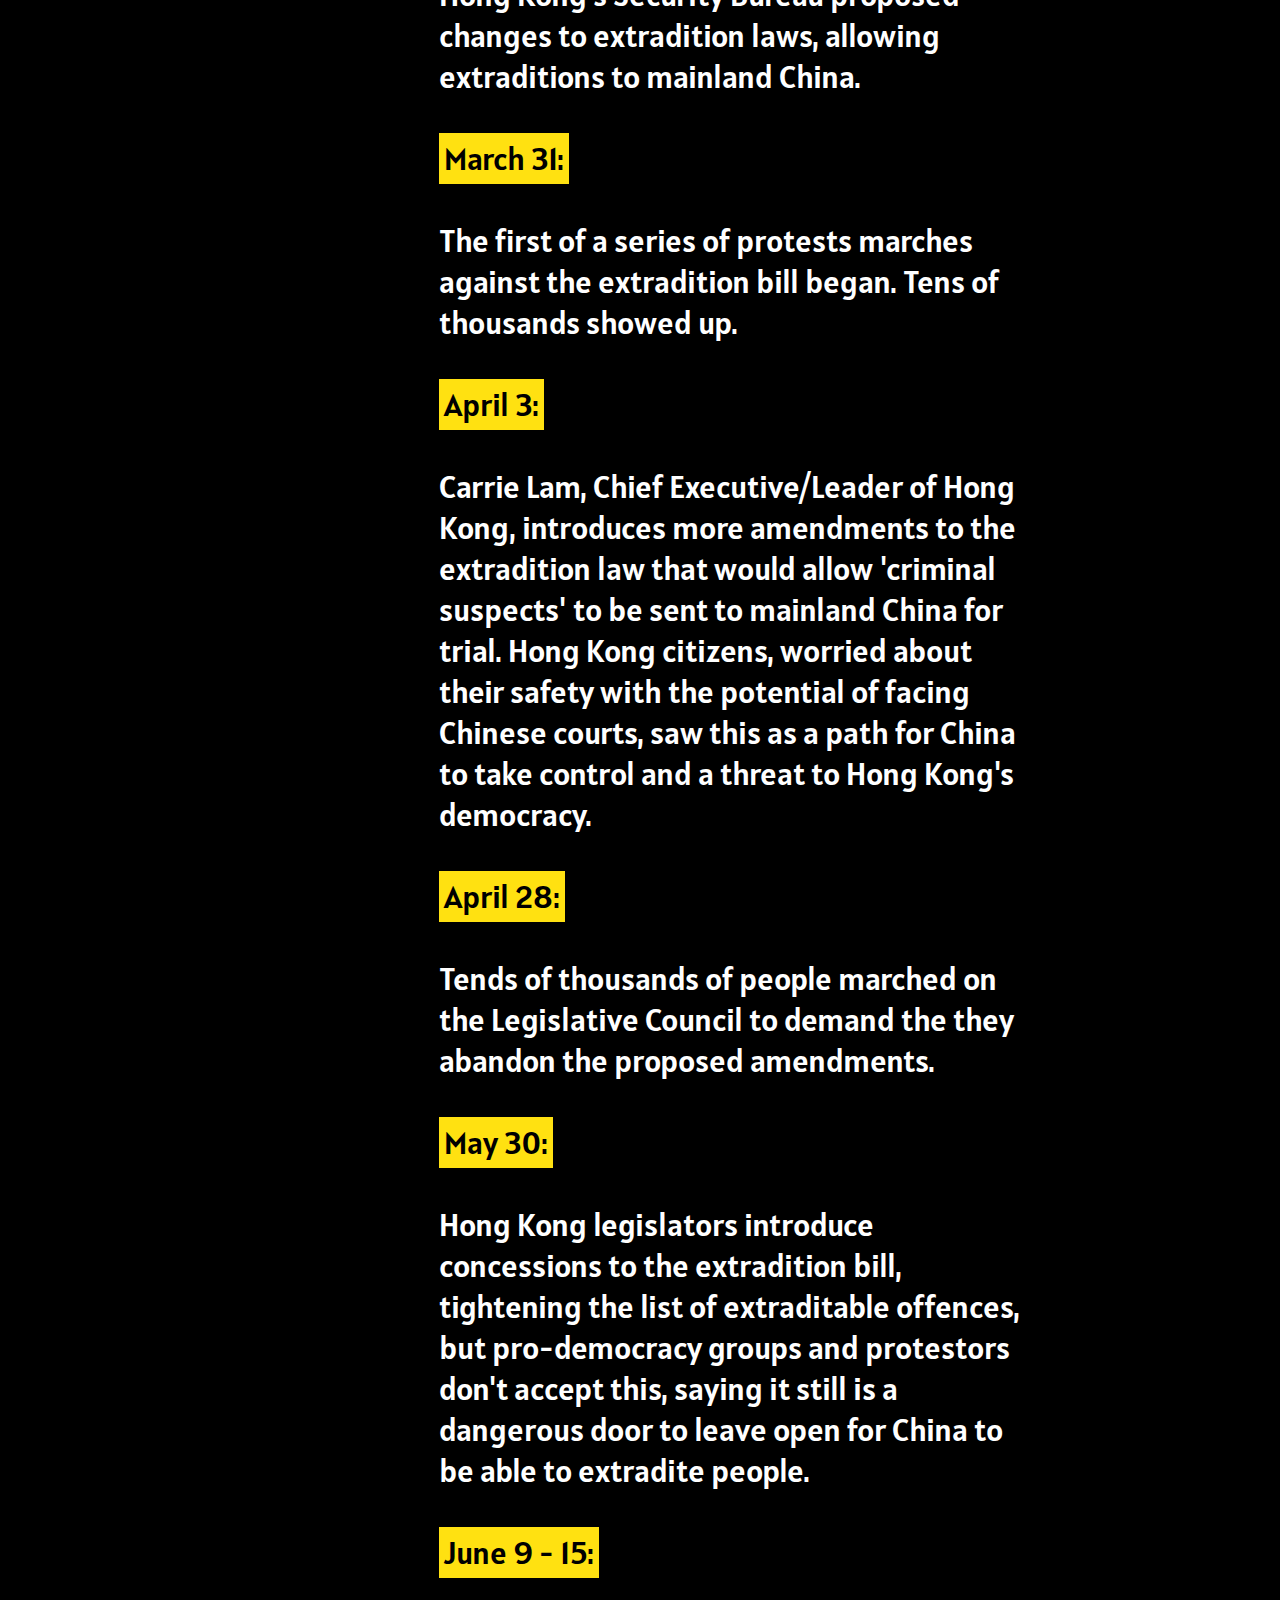
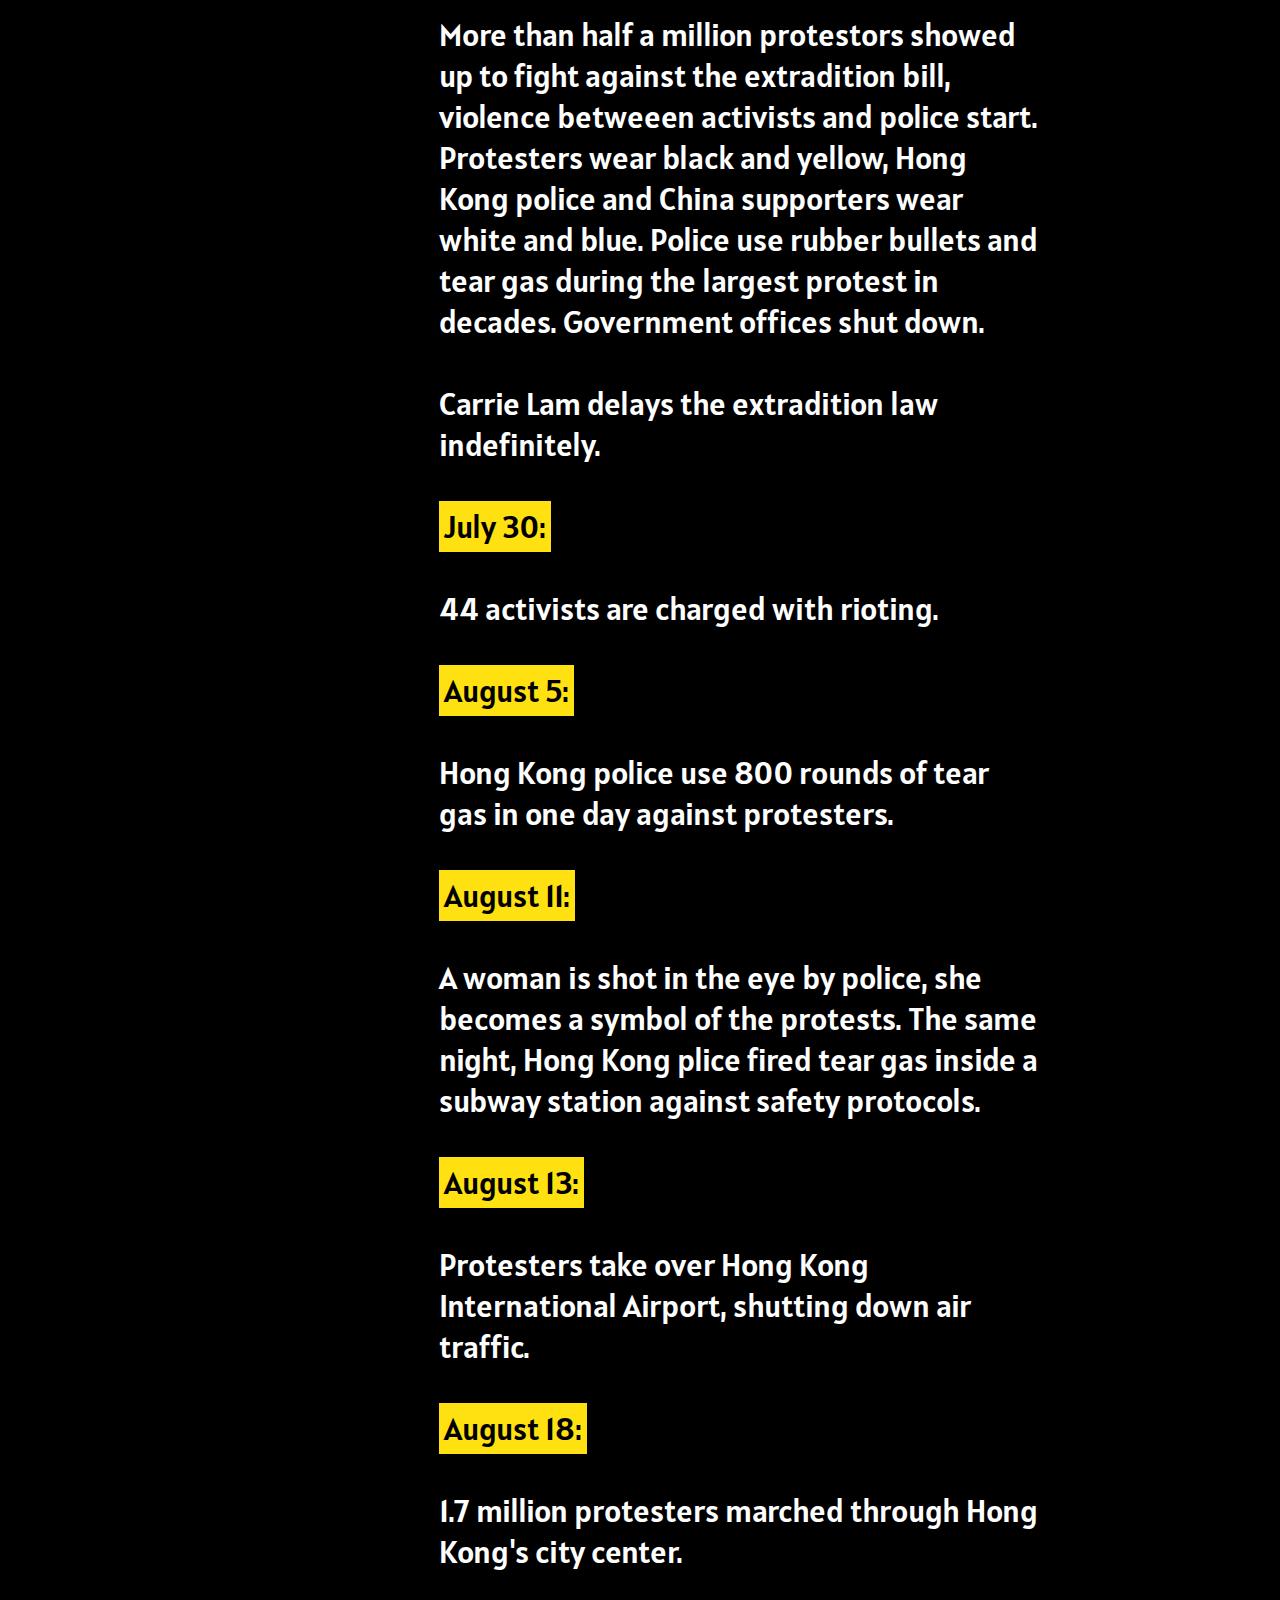
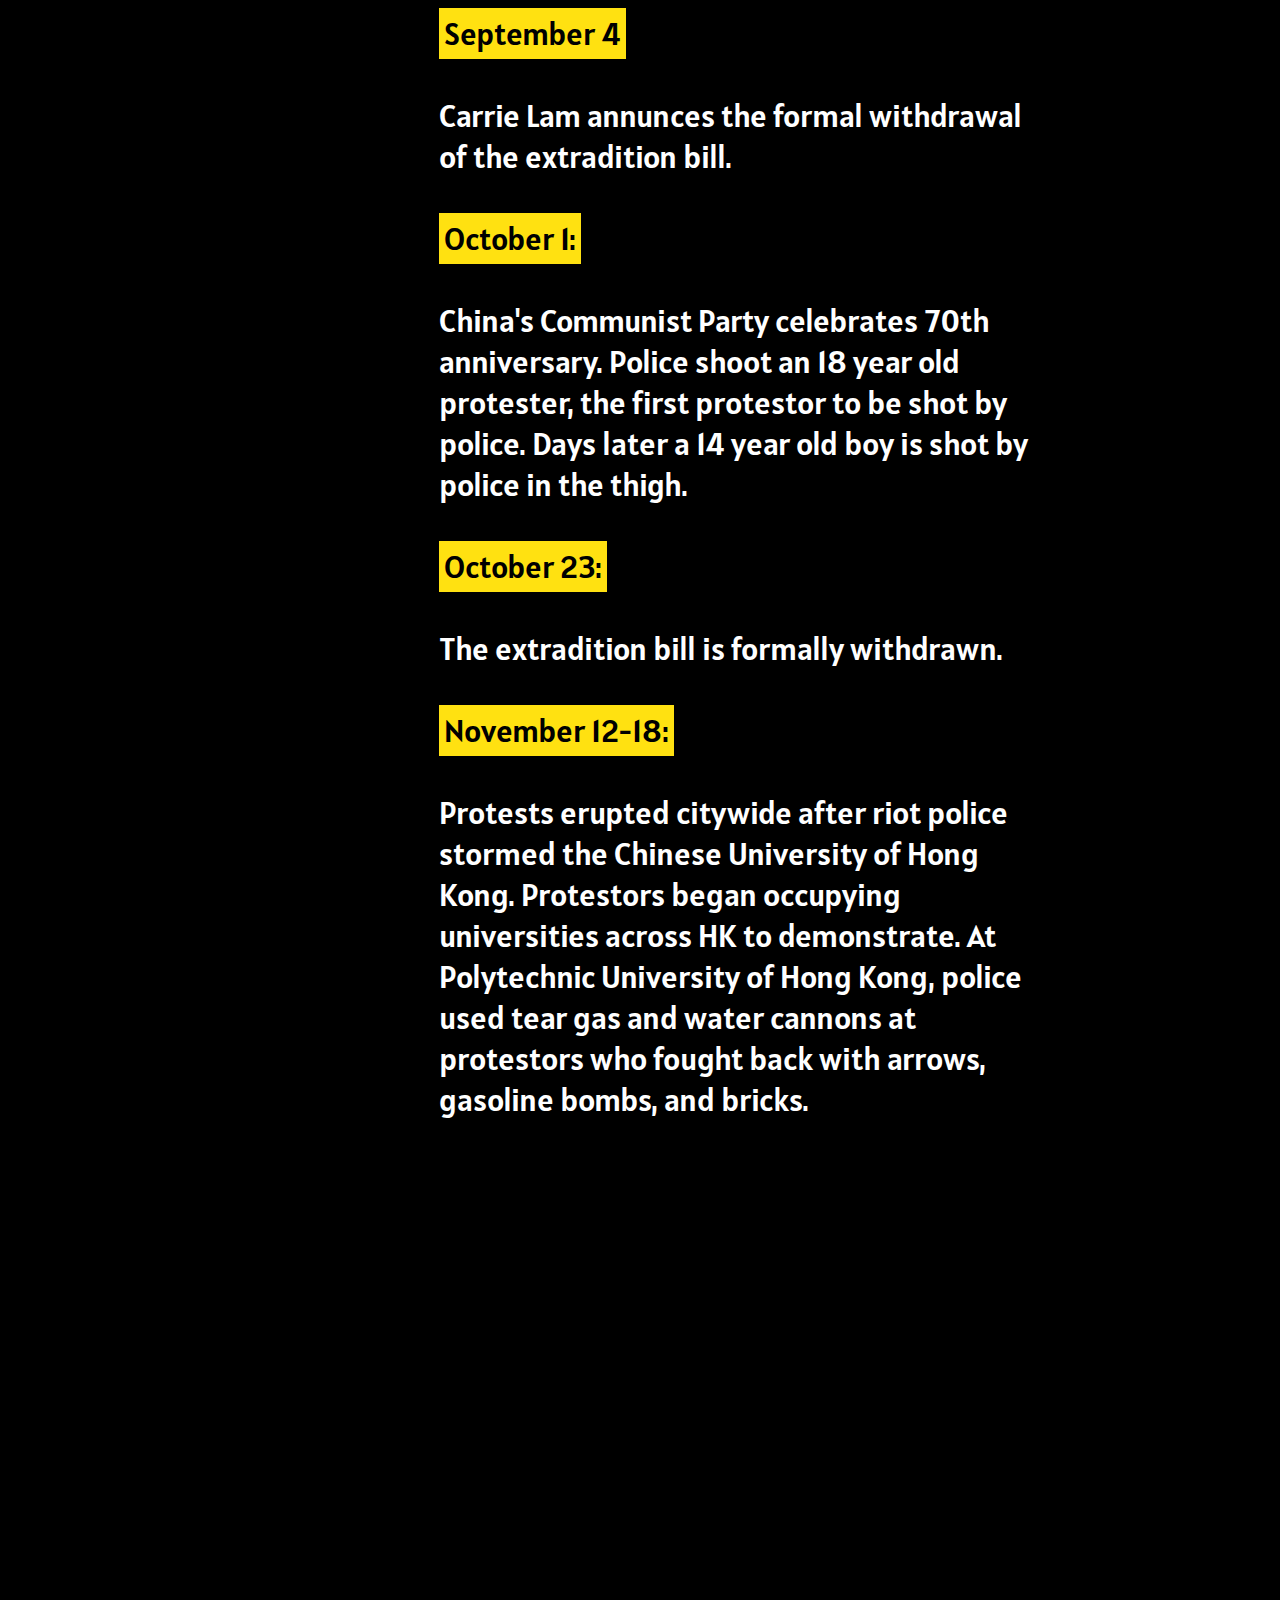
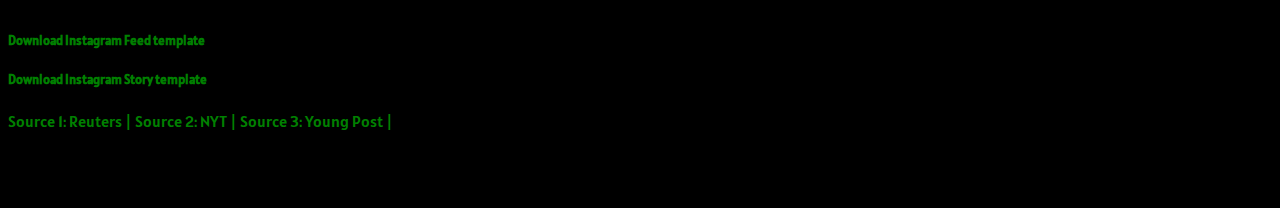
==== commit 51724a49: "Update index.html" ====
--- a/index.html
+++ b/index.html
@@ -160,7 +160,7 @@
    </body>
    <footer>
 	   <a class="footer_a" href="img/HK_feed_post.png" target="_blank" download>
-  			<h5>Download Instagram Feed template |</h5>
+  			<h5>Download Instagram Feed template</h5>
 		</a>
 		<a class="footer_a" href="img/hk_story_post.png" target="_blank" download>
   			<h5>Download Instagram Story template</h5>
